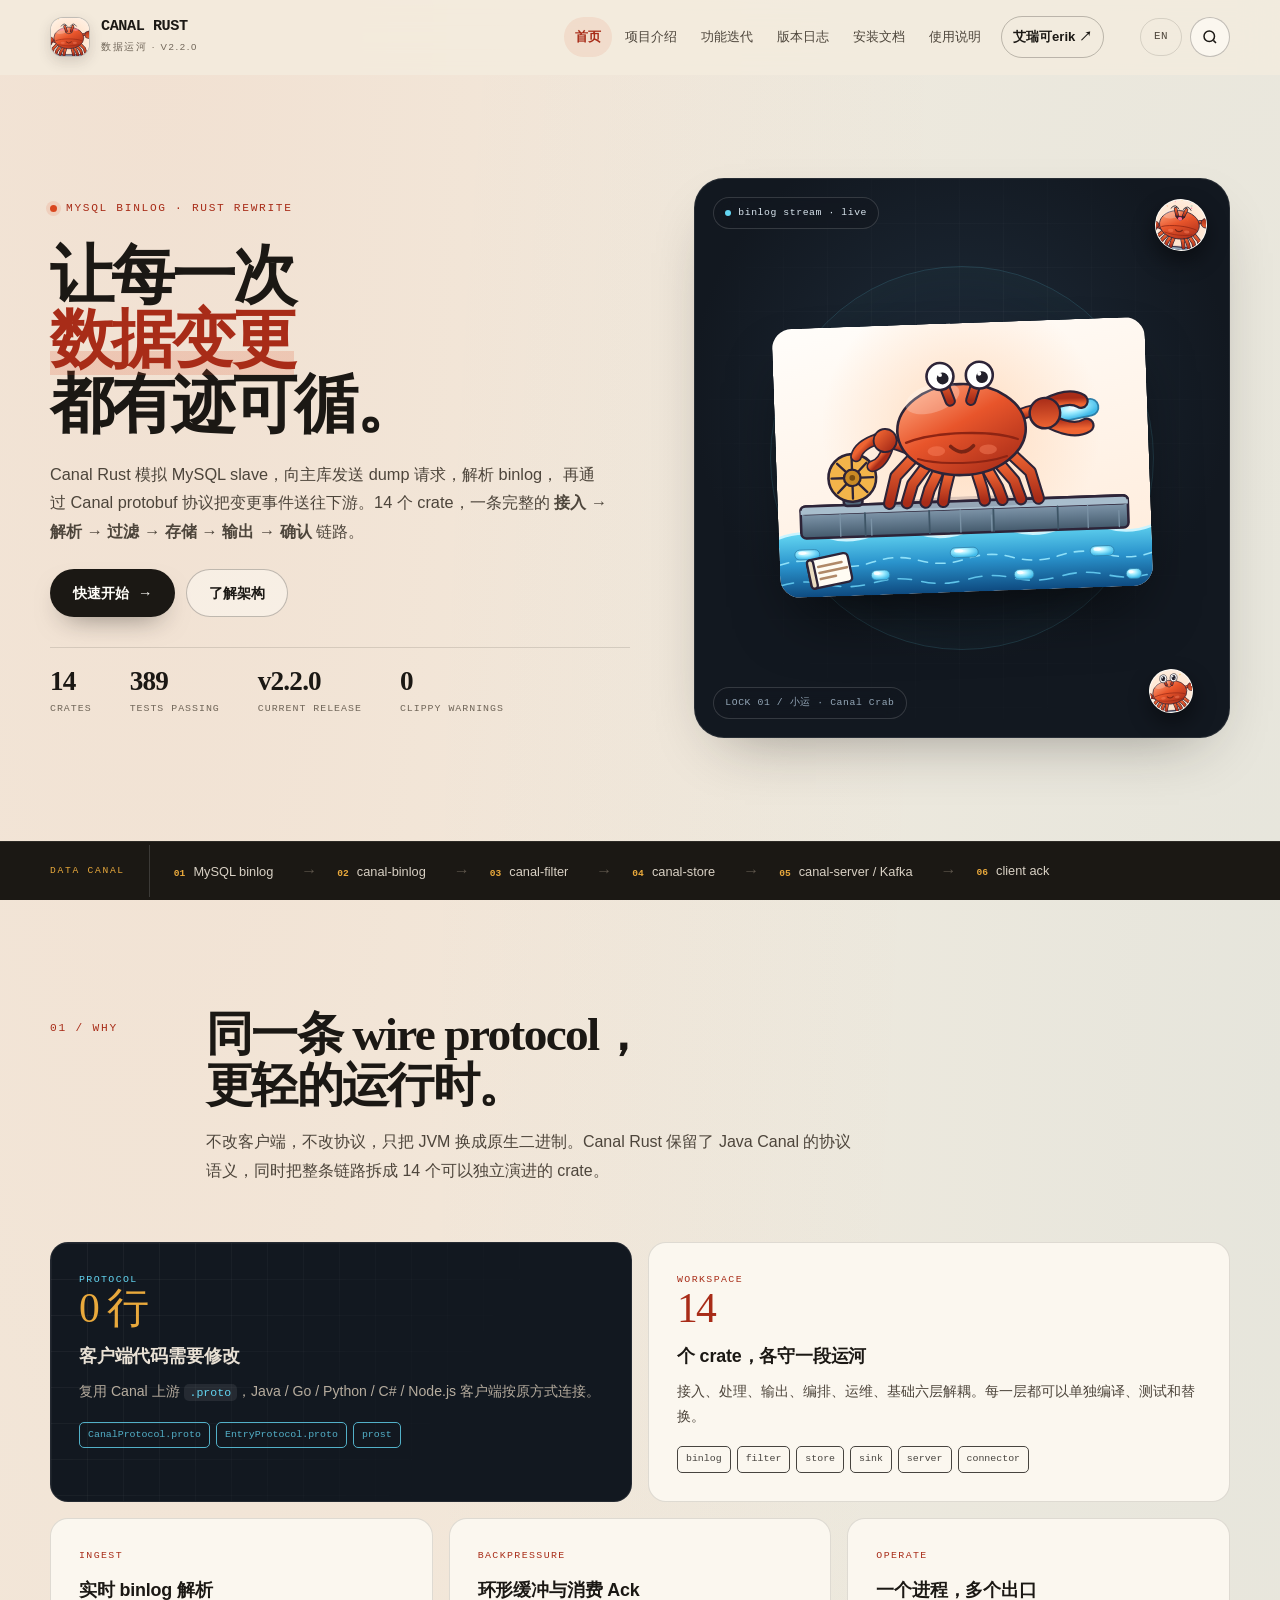
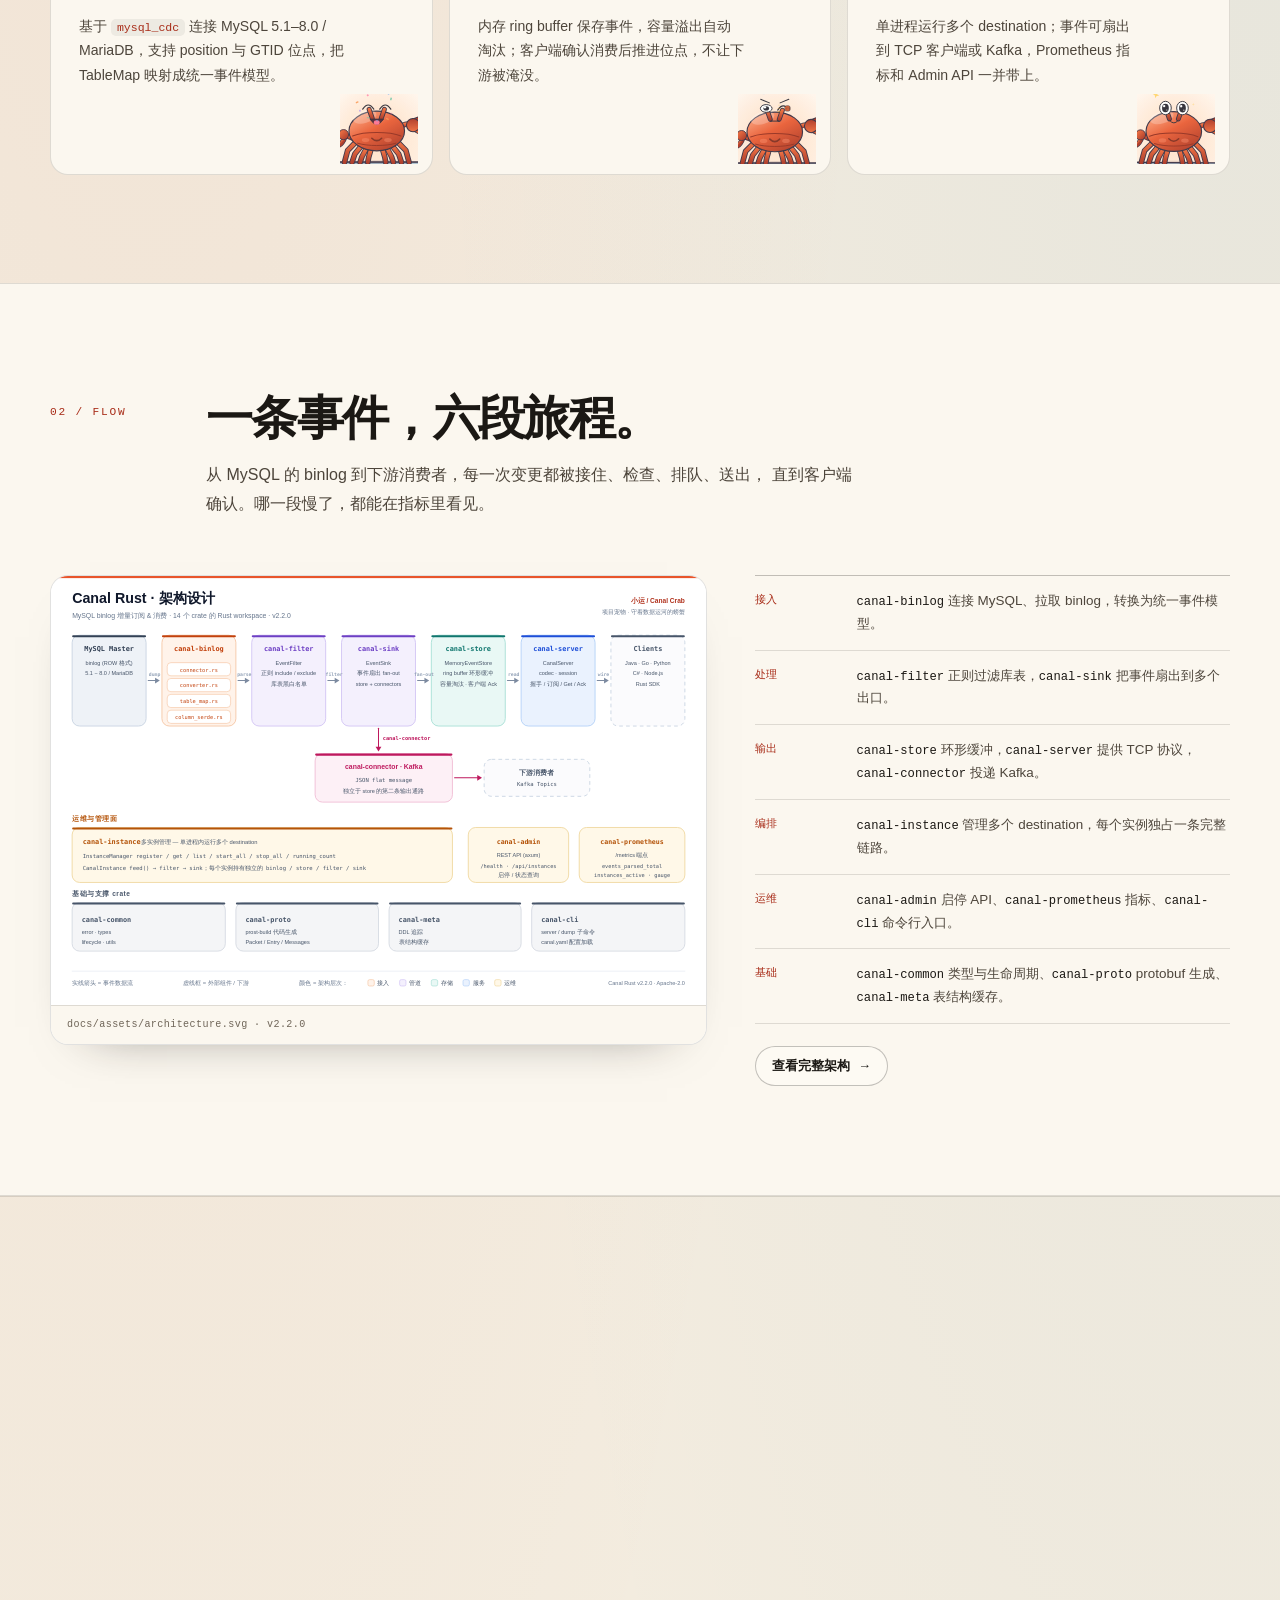
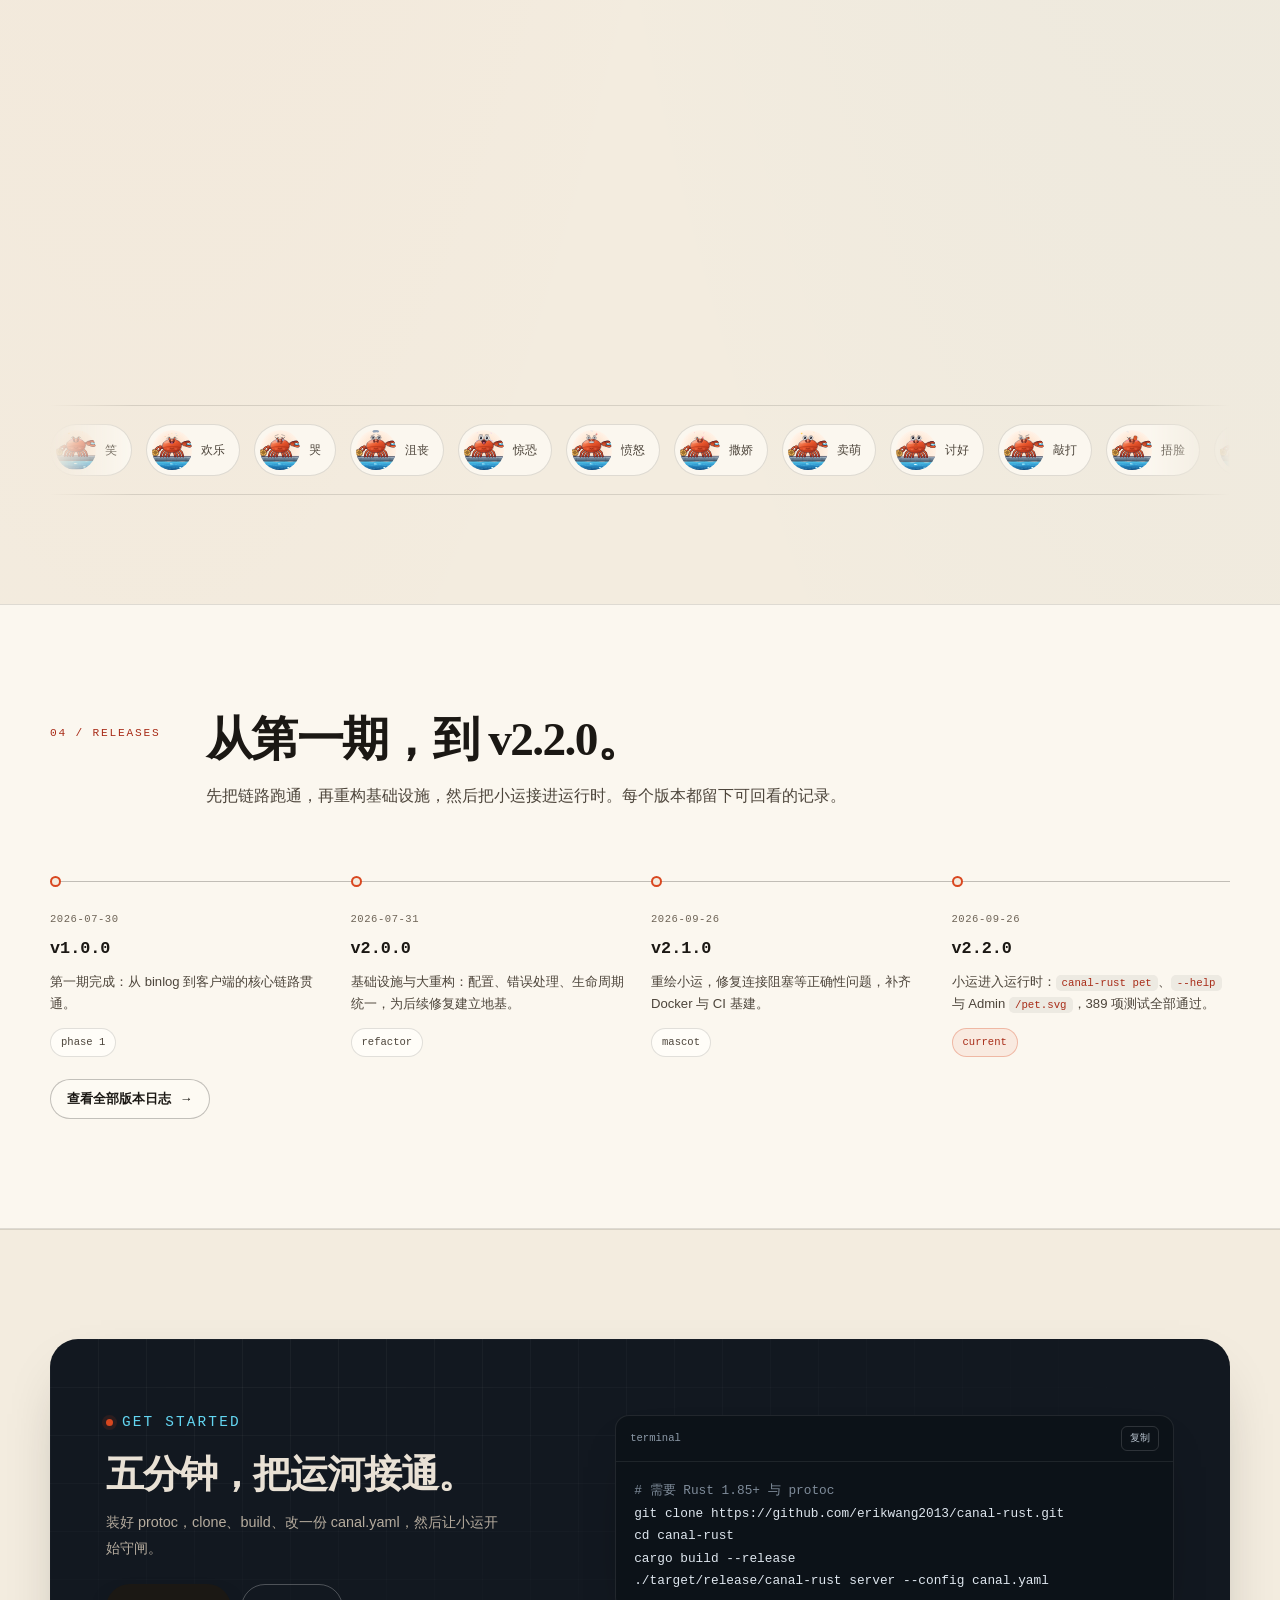
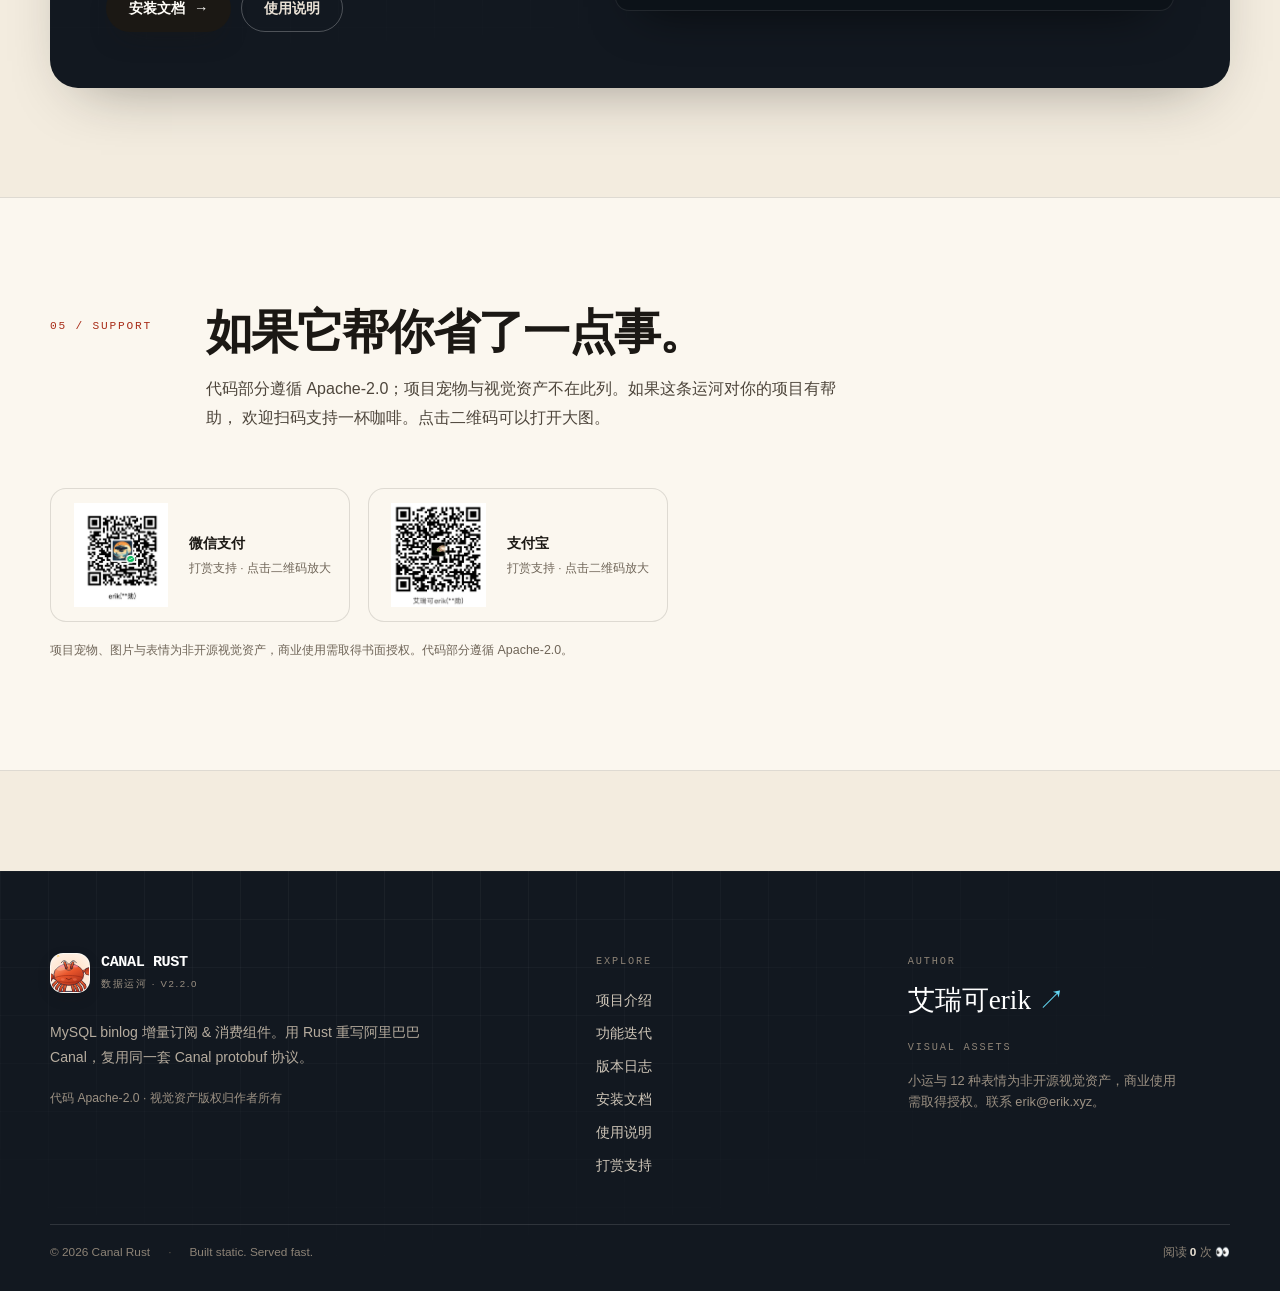
==== site/index.html @ bea49a5a "feat(site): 中英文官网、站内搜索、图片弹框与 SEO 新增 site/ 静态站点，覆盖首页、项目介绍、功能迭代、版本日志、安装文档、使用说明与 404。  - 中英文页面与独立图片资源，提" ====
<!DOCTYPE html>
<html lang="zh-CN">
<head>
  <meta charset="utf-8">
  <meta name="viewport" content="width=device-width, initial-scale=1">
  <title>Canal Rust · MySQL binlog 增量订阅与消费</title>
  <meta name="description" content="Canal Rust：用 Rust 重写阿里巴巴 Canal。模拟 MySQL slave 解析 binlog，通过 Canal protobuf 协议把变更事件送往下游。14 个 crate，389 项测试。">
  <meta name="theme-color" content="#f3ecdf">
  <meta name="author" content="艾瑞可erik">
  <meta name="robots" content="index,follow,max-image-preview:large">
  <meta name="application-name" content="Canal Rust">
  <link rel="canonical" href="https://package.erik.xyz/canal/">
  <link rel="alternate" hreflang="zh-CN" href="https://package.erik.xyz/canal/">
  <link rel="alternate" hreflang="en" href="https://package.erik.xyz/canal/index.en.html">
  <link rel="alternate" hreflang="x-default" href="https://package.erik.xyz/canal/">
  <meta property="og:locale:alternate" content="en_US">
  <meta property="og:type" content="website">
  <meta property="og:site_name" content="Canal Rust">
  <meta property="og:locale" content="zh_CN">
  <meta property="og:title" content="Canal Rust · MySQL binlog 增量订阅与消费">
  <meta property="og:description" content="Canal Rust：用 Rust 重写阿里巴巴 Canal。模拟 MySQL slave 解析 binlog，通过 Canal protobuf 协议把变更事件送往下游。14 个 crate，389 项测试。">
  <meta property="og:url" content="https://package.erik.xyz/canal/">
  <meta property="og:image" content="https://package.erik.xyz/canal/assets/img/og-canal-rust.png">
  <meta property="og:image:type" content="image/png">
  <meta property="og:image:width" content="1200">
  <meta property="og:image:height" content="630">
  <meta property="og:image:alt" content="Canal Rust — 小运守在数据运河的闸口">
  <meta name="twitter:card" content="summary_large_image">
  <meta name="twitter:title" content="Canal Rust · MySQL binlog 增量订阅与消费">
  <meta name="twitter:description" content="Canal Rust：用 Rust 重写阿里巴巴 Canal。模拟 MySQL slave 解析 binlog，通过 Canal protobuf 协议把变更事件送往下游。14 个 crate，389 项测试。">
  <meta name="twitter:image" content="https://package.erik.xyz/canal/assets/img/og-canal-rust.png">
  <script>
    (function () {
      document.documentElement.classList.add('js');
      if (location.pathname === '/canal') location.replace('/canal/');
    })();
  </script>
  <link rel="icon" href="assets/img/pet-top.svg" type="image/svg+xml">
  <link rel="stylesheet" href="assets/css/core.css">
  <link rel="stylesheet" href="assets/css/pages.css">
  <link rel="stylesheet" href="assets/css/home.css">
  <link rel="stylesheet" href="assets/css/lightbox.css">
  <link rel="stylesheet" href="assets/css/search.css">
  <noscript><style>.js .reveal{opacity:1;transform:none}</style></noscript>
  <script defer src="assets/js/site.js"></script>
  <script defer src="assets/js/search.js"></script>
  <script type="application/ld+json">
{
  "@context": "https://schema.org",
  "@graph": [
    {
      "@type": "WebSite",
      "@id": "https://package.erik.xyz/canal/#website",
      "url": "https://package.erik.xyz/canal/",
      "name": "Canal Rust",
      "description": "Canal Rust：用 Rust 重写阿里巴巴 Canal。模拟 MySQL slave 解析 binlog，通过 Canal protobuf 协议把变更事件送往下游。14 个 crate，389 项测试。",
      "inLanguage": "zh-CN",
      "publisher": {
        "@type": "Person",
        "name": "艾瑞可erik",
        "url": "https://erik.xyz"
      }
    },
    {
      "@type": "SoftwareSourceCode",
      "@id": "https://package.erik.xyz/canal/#software",
      "name": "Canal Rust",
      "description": "Canal Rust：用 Rust 重写阿里巴巴 Canal。模拟 MySQL slave 解析 binlog，通过 Canal protobuf 协议把变更事件送往下游。14 个 crate，389 项测试。",
      "url": "https://package.erik.xyz/canal/",
      "codeRepository": "https://github.com/erikwang2013/canal-rust",
      "programmingLanguage": "Rust",
      "license": "https://www.apache.org/licenses/LICENSE-2.0",
      "version": "2.2.0",
      "author": {
        "@type": "Person",
        "name": "艾瑞可erik",
        "url": "https://erik.xyz"
      },
      "isPartOf": {
        "@id": "https://package.erik.xyz/canal/#website"
      }
    },
    {
      "@type": "WebPage",
      "@id": "https://package.erik.xyz/canal/#webpage",
      "url": "https://package.erik.xyz/canal/",
      "name": "Canal Rust · MySQL binlog 增量订阅与消费",
      "description": "Canal Rust：用 Rust 重写阿里巴巴 Canal。模拟 MySQL slave 解析 binlog，通过 Canal protobuf 协议把变更事件送往下游。14 个 crate，389 项测试。",
      "inLanguage": "zh-CN",
      "isPartOf": {
        "@id": "https://package.erik.xyz/canal/#website"
      },
      "about": {
        "@id": "https://package.erik.xyz/canal/#software"
      },
      "primaryImageOfPage": {
        "@type": "ImageObject",
        "url": "https://package.erik.xyz/canal/assets/img/og-canal-rust.png",
        "width": 1200,
        "height": 630
      }
    }
  ]
}
  </script>
</head>
<body>
  <a class="skip-link" href="#main">跳到主要内容</a>

  <header class="site-header">
    <div class="header-inner">
      <a class="brand" href="index.html" aria-label="Canal Rust 首页">
        <span class="brand-mark"><img src="assets/img/pet-top.svg" alt="" width="40" height="40"></span>
        <span><span class="brand-name">CANAL RUST</span><span class="brand-sub">数据运河 · v2.2.0</span></span>
      </a>
      <nav class="site-nav" id="site-nav" aria-label="主导航">
        <a href="index.html" aria-current="page">首页</a>
        <a href="about.html">项目介绍</a>
        <a href="features.html">功能迭代</a>
        <a href="changelog.html">版本日志</a>
        <a href="install.html">安装文档</a>
        <a href="usage.html">使用说明</a>
        <a class="nav-author" href="https://erik.xyz" target="_blank" rel="noopener">艾瑞可erik <span aria-hidden="true">↗</span></a>
      </nav>
      <div class="header-tools">
        <a class="lang-switch" href="index.en.html" hreflang="en" lang="en" aria-label="切换到英文">EN</a>
        <button class="search-toggle" type="button" aria-label="搜索" aria-haspopup="dialog"><svg viewBox="0 0 24 24" width="18" height="18" fill="none" stroke="currentColor" stroke-width="2" aria-hidden="true"><circle cx="11" cy="11" r="7"/><path d="m20 20-3.5-3.5"/></svg></button>
        <button class="nav-toggle" type="button" aria-expanded="false" aria-controls="site-nav" aria-label="打开导航菜单">
          <span></span><span></span><span></span>
        </button>
      </div>
    </div>
  </header>

  <main id="main">
    <div class="hero-screen">
    <section class="hero">
      <div class="container hero-inner">
        <div class="hero-copy">
          <p class="eyebrow">MySQL binlog · Rust rewrite</p>
          <h1>让每一次<br><span class="mark">数据变更</span><br>都有迹可循。</h1>
          <p class="hero-lede">
            Canal Rust 模拟 MySQL slave，向主库发送 dump 请求，解析 binlog，
            再通过 Canal protobuf 协议把变更事件送往下游。14 个 crate，一条完整的
            <strong>接入 → 解析 → 过滤 → 存储 → 输出 → 确认</strong> 链路。
          </p>
          <div class="hero-actions">
            <a class="btn btn-primary" href="install.html">快速开始 <span class="arrow" aria-hidden="true">→</span></a>
            <a class="btn btn-ghost" href="about.html">了解架构</a>
          </div>
          <div class="hero-facts">
            <div><b>14</b><span>crates</span></div>
            <div><b>389</b><span>tests passing</span></div>
            <div><b>v2.2.0</b><span>current release</span></div>
            <div><b>0</b><span>clippy warnings</span></div>
          </div>
        </div>

        <div class="hero-visual">
          <div id="canal-canvas" aria-hidden="true"></div>
          <div class="pet-stage">
            <img class="pet-main" src="assets/img/canal-pet.svg"
                 alt="小运，Canal Rust 项目宠物：一只锈红色的螃蟹守在数据运河的闸墙上，左钳拧着闸门水轮，右钳托着一枚发光的数据事件"
                 width="720" height="520" fetchpriority="high">
          </div>
          <span class="hero-badge hero-badge--top"><span class="live-dot"></span> binlog stream · live</span>
          <span class="hero-badge hero-badge--bottom">LOCK 01 / 小运 · Canal Crab</span>
          <span class="hero-pet-chip hero-pet-chip--a"><img src="assets/img/pet-joy-top.svg" alt="" width="52" height="52"></span>
          <span class="hero-pet-chip hero-pet-chip--b"><img src="assets/img/pet-cute-top.svg" alt="" width="44" height="44"></span>
        </div>
      </div>
    </section>

    <div class="flow-strip" role="region" aria-label="数据链路">
      <div class="flow-inner">
        <span class="flow-label">DATA CANAL</span>
        <div class="flow-step"><b>01</b><span>MySQL binlog</span></div>
        <div class="flow-step"><b>02</b><span>canal-binlog</span></div>
        <div class="flow-step"><b>03</b><span>canal-filter</span></div>
        <div class="flow-step"><b>04</b><span>canal-store</span></div>
        <div class="flow-step"><b>05</b><span>canal-server / Kafka</span></div>
        <div class="flow-step"><b>06</b><span>client ack</span></div>
      </div>
    </div>
    </div>

    <section class="section">
      <div class="container">
        <div class="section-head reveal">
          <p class="section-index">01 / WHY</p>
          <div>
            <h2 class="section-title">同一条 wire protocol，<br>更轻的运行时。</h2>
            <p class="section-lede">
              不改客户端，不改协议，只把 JVM 换成原生二进制。Canal Rust 保留了 Java Canal
              的协议语义，同时把整条链路拆成 14 个可以独立演进的 crate。
            </p>
          </div>
        </div>

        <div class="bento">
          <article class="bento-card bento-card--wide bento-card--dark reveal">
            <p class="card-kicker">Protocol</p>
            <p class="big-num">0 行</p>
            <h3>客户端代码需要修改</h3>
            <p>复用 Canal 上游 <code>.proto</code>，Java / Go / Python / C# / Node.js 客户端按原方式连接。</p>
            <div class="mini-flow">
              <span>CanalProtocol.proto</span><span>EntryProtocol.proto</span><span>prost</span>
            </div>
          </article>

          <article class="bento-card bento-card--wide reveal">
            <p class="card-kicker">Workspace</p>
            <p class="big-num">14</p>
            <h3>个 crate，各守一段运河</h3>
            <p>接入、处理、输出、编排、运维、基础六层解耦。每一层都可以单独编译、测试和替换。</p>
            <div class="mini-flow">
              <span>binlog</span><span>filter</span><span>store</span><span>sink</span><span>server</span><span>connector</span>
            </div>
          </article>

          <article class="bento-card reveal has-stamp">
            <p class="card-kicker">Ingest</p>
            <h3>实时 binlog 解析</h3>
            <p>基于 <code>mysql_cdc</code> 连接 MySQL 5.1–8.0 / MariaDB，支持 position 与 GTID 位点，把 TableMap 映射成统一事件模型。</p>
            <img class="stamp" src="assets/img/pet-joy-top.svg" alt="" width="78" height="70" loading="lazy">
          </article>

          <article class="bento-card reveal has-stamp">
            <p class="card-kicker">Backpressure</p>
            <h3>环形缓冲与消费 Ack</h3>
            <p>内存 ring buffer 保存事件，容量溢出自动淘汰；客户端确认消费后推进位点，不让下游被淹没。</p>
            <img class="stamp" src="assets/img/pet-knocking-top.svg" alt="" width="78" height="70" loading="lazy">
          </article>

          <article class="bento-card reveal has-stamp">
            <p class="card-kicker">Operate</p>
            <h3>一个进程，多个出口</h3>
            <p>单进程运行多个 destination；事件可扇出到 TCP 客户端或 Kafka，Prometheus 指标和 Admin API 一并带上。</p>
            <img class="stamp" src="assets/img/pet-cute-top.svg" alt="" width="78" height="70" loading="lazy">
          </article>
        </div>
      </div>
    </section>

    <section class="section band">
      <div class="container">
        <div class="section-head reveal">
          <p class="section-index">02 / FLOW</p>
          <div>
            <h2 class="section-title">一条事件，六段旅程。</h2>
            <p class="section-lede">
              从 MySQL 的 binlog 到下游消费者，每一次变更都被接住、检查、排队、送出，
              直到客户端确认。哪一段慢了，都能在指标里看见。
            </p>
          </div>
        </div>

        <div class="arch-grid">
          <figure class="figure-card reveal">
            <img src="assets/img/architecture.svg" alt="Canal Rust 架构设计图：MySQL Master、canal-binlog、canal-filter、canal-sink、canal-store、canal-server 与 Kafka 的完整数据流"
                 width="1240" height="812" loading="lazy" decoding="async">
            <figcaption>docs/assets/architecture.svg · v2.2.0</figcaption>
          </figure>

          <div class="reveal">
            <dl class="layer-list">
              <div class="layer-item">
                <dt>接入</dt>
                <dd><code>canal-binlog</code> 连接 MySQL、拉取 binlog，转换为统一事件模型。</dd>
              </div>
              <div class="layer-item">
                <dt>处理</dt>
                <dd><code>canal-filter</code> 正则过滤库表，<code>canal-sink</code> 把事件扇出到多个出口。</dd>
              </div>
              <div class="layer-item">
                <dt>输出</dt>
                <dd><code>canal-store</code> 环形缓冲，<code>canal-server</code> 提供 TCP 协议，<code>canal-connector</code> 投递 Kafka。</dd>
              </div>
              <div class="layer-item">
                <dt>编排</dt>
                <dd><code>canal-instance</code> 管理多个 destination，每个实例独占一条完整链路。</dd>
              </div>
              <div class="layer-item">
                <dt>运维</dt>
                <dd><code>canal-admin</code> 启停 API、<code>canal-prometheus</code> 指标、<code>canal-cli</code> 命令行入口。</dd>
              </div>
              <div class="layer-item">
                <dt>基础</dt>
                <dd><code>canal-common</code> 类型与生命周期、<code>canal-proto</code> protobuf 生成、<code>canal-meta</code> 表结构缓存。</dd>
              </div>
            </dl>
            <a class="btn btn-ghost btn-small arch-cta" href="about.html">查看完整架构 <span class="arrow" aria-hidden="true">→</span></a>
          </div>
        </div>
      </div>
    </section>

    <section class="section">
      <div class="container">
        <div class="section-head reveal">
          <p class="section-index">03 / MASCOT</p>
          <div>
            <h2 class="section-title">守闸的小运，<br>也有十二张脸。</h2>
            <p class="section-lede">
              项目宠物不是一个贴纸，而是这条链路的角色化解释：流量要有人控制，
              事件要有人送达。小运站在闸墙上，顺便把 Rust、ring buffer 和 fan-out 都演了一遍。
            </p>
          </div>
        </div>

        <div class="mascot-grid">
          <figure class="mascot-figure reveal">
            <img src="assets/img/canal-pet.svg" alt="小运站在数据运河的闸墙上，左钳拧着闸门水轮，右钳托着发光的事件，闸下漂着数据包"
                 width="720" height="520" loading="lazy" decoding="async">
            <figcaption>小运 · Canal Crab / 项目宠物</figcaption>
          </figure>

          <div class="mascot-copy reveal">
            <p>
              <strong>小运</strong>是这条数据运河的闸官。锈红色外壳对应 Rust；左钳拧着闸门水轮，
              决定放多少数据过去；右钳托着一枚发光的事件，把变更送往下游。上游还漂着一卷
              binlog 日志，闸下的水里是已经放行的数据包。
            </p>
            <div class="map-list">
              <div class="map-row"><span>锈红色外壳</span><span>Rust</span></div>
              <div class="map-row"><span>闸门水轮</span><span>canal-store · ring buffer</span></div>
              <div class="map-row"><span>右钳托着的事件</span><span>canal-sink · fan-out</span></div>
              <div class="map-row"><span>闸下漂着的包</span><span>canal-server / canal-connector</span></div>
              <div class="map-row"><span>上游的 binlog 卷轴</span><span>canal-binlog</span></div>
            </div>
            <a class="btn btn-ghost btn-small mascot-link" href="about.html#mascot">认识小运和它的 12 张脸 <span class="arrow" aria-hidden="true">→</span></a>
          </div>
        </div>

        <div class="pet-marquee reveal" aria-hidden="true">
          <div class="pet-track">
            <span class="pet-item"><img src="assets/img/pet-smile.svg" alt="" width="40" height="40" loading="lazy"><span>笑</span></span>
            <span class="pet-item"><img src="assets/img/pet-joy.svg" alt="" width="40" height="40" loading="lazy"><span>欢乐</span></span>
            <span class="pet-item"><img src="assets/img/pet-cry.svg" alt="" width="40" height="40" loading="lazy"><span>哭</span></span>
            <span class="pet-item"><img src="assets/img/pet-depressed.svg" alt="" width="40" height="40" loading="lazy"><span>沮丧</span></span>
            <span class="pet-item"><img src="assets/img/pet-terrified.svg" alt="" width="40" height="40" loading="lazy"><span>惊恐</span></span>
            <span class="pet-item"><img src="assets/img/pet-angry.svg" alt="" width="40" height="40" loading="lazy"><span>愤怒</span></span>
            <span class="pet-item"><img src="assets/img/pet-coquettish.svg" alt="" width="40" height="40" loading="lazy"><span>撒娇</span></span>
            <span class="pet-item"><img src="assets/img/pet-cute.svg" alt="" width="40" height="40" loading="lazy"><span>卖萌</span></span>
            <span class="pet-item"><img src="assets/img/pet-pleasing.svg" alt="" width="40" height="40" loading="lazy"><span>讨好</span></span>
            <span class="pet-item"><img src="assets/img/pet-knocking.svg" alt="" width="40" height="40" loading="lazy"><span>敲打</span></span>
            <span class="pet-item"><img src="assets/img/pet-facepalm.svg" alt="" width="40" height="40" loading="lazy"><span>捂脸</span></span>
            <span class="pet-item"><img src="assets/img/pet-tongue.svg" alt="" width="40" height="40" loading="lazy"><span>吐舌头</span></span>
          </div>
        </div>
      </div>
    </section>

    <section class="section band">
      <div class="container">
        <div class="section-head reveal">
          <p class="section-index">04 / RELEASES</p>
          <div>
            <h2 class="section-title">从第一期，到 v2.2.0。</h2>
            <p class="section-lede">
              先把链路跑通，再重构基础设施，然后把小运接进运行时。每个版本都留下可回看的记录。
            </p>
          </div>
        </div>

        <div class="milestones">
          <article class="milestone reveal">
            <time datetime="2026-07-30">2026-07-30</time>
            <h3>v1.0.0</h3>
            <p>第一期完成：从 binlog 到客户端的核心链路贯通。</p>
            <span class="tag">phase 1</span>
          </article>
          <article class="milestone reveal">
            <time datetime="2026-07-31">2026-07-31</time>
            <h3>v2.0.0</h3>
            <p>基础设施与大重构：配置、错误处理、生命周期统一，为后续修复建立地基。</p>
            <span class="tag">refactor</span>
          </article>
          <article class="milestone reveal">
            <time datetime="2026-09-26">2026-09-26</time>
            <h3>v2.1.0</h3>
            <p>重绘小运，修复连接阻塞等正确性问题，补齐 Docker 与 CI 基建。</p>
            <span class="tag">mascot</span>
          </article>
          <article class="milestone reveal">
            <time datetime="2026-09-26">2026-09-26</time>
            <h3>v2.2.0</h3>
            <p>小运进入运行时：<code>canal-rust pet</code>、<code>--help</code> 与 Admin <code>/pet.svg</code>，389 项测试全部通过。</p>
            <span class="tag tag-rust">current</span>
          </article>
        </div>
        <a class="btn btn-ghost btn-small arch-cta" href="changelog.html">查看全部版本日志 <span class="arrow" aria-hidden="true">→</span></a>
      </div>
    </section>

    <section class="section">
      <div class="container">
        <div class="start-band reveal">
          <div>
            <p class="eyebrow">GET STARTED</p>
            <h2>五分钟，<span class="nowrap">把运河接通。</span></h2>
            <p>装好 protoc，clone、build、改一份 canal.yaml，然后让小运开始守闸。</p>
            <div class="start-actions">
              <a class="btn btn-primary" href="install.html">安装文档 <span class="arrow" aria-hidden="true">→</span></a>
              <a class="btn btn-ghost" href="usage.html">使用说明</a>
            </div>
          </div>
          <div class="code-block">
            <div class="code-head"><span>terminal</span><button class="code-copy" type="button">复制</button></div>
            <pre><code><span class="c"># 需要 Rust 1.85+ 与 protoc</span>
git clone https://github.com/erikwang2013/canal-rust.git
cd canal-rust
cargo build --release
./target/release/canal-rust server --config canal.yaml</code></pre>
          </div>
        </div>
      </div>
    </section>

    <section class="section band" id="support">
      <div class="container">
        <div class="section-head reveal">
          <p class="section-index">05 / SUPPORT</p>
          <div>
            <h2 class="section-title">如果它帮你省了一点事。</h2>
            <p class="section-lede">
              代码部分遵循 Apache-2.0；项目宠物与视觉资产不在此列。如果这条运河对你的项目有帮助，
              欢迎扫码支持一杯咖啡。点击二维码可以打开大图。
            </p>
          </div>
        </div>

        <div class="support-row reveal">
          <div class="support-card">
            <img src="assets/img/weixinpay.png" alt="微信支付收款码" width="104" height="104" loading="lazy" decoding="async">
            <div><b>微信支付</b><span>打赏支持 · 点击二维码放大</span></div>
          </div>
          <div class="support-card">
            <img src="assets/img/alipay.png" alt="支付宝收款码" width="104" height="104" loading="lazy" decoding="async">
            <div><b>支付宝</b><span>打赏支持 · 点击二维码放大</span></div>
          </div>
        </div>

        <p class="gallery-note">
          项目宠物、图片与表情为非开源视觉资产，商业使用需取得书面授权。代码部分遵循 Apache-2.0。
        </p>
      </div>
    </section>
  </main>

  <footer class="site-footer">
    <div class="container">
      <div class="footer-grid">
        <div class="footer-intro">
          <a class="brand brand--footer" href="index.html" aria-label="Canal Rust 首页">
            <span class="brand-mark"><img src="assets/img/pet-top.svg" alt="" width="40" height="40"></span>
            <span><span class="brand-name">CANAL RUST</span><span class="brand-sub">数据运河 · v2.2.0</span></span>
          </a>
          <p>MySQL binlog 增量订阅 &amp; 消费组件。用 Rust 重写阿里巴巴 Canal，复用同一套 Canal protobuf 协议。</p>
          <p class="footer-license">代码 Apache-2.0 · 视觉资产版权归作者所有</p>
        </div>
        <nav class="footer-nav" aria-label="页脚导航">
          <p class="footer-kicker">EXPLORE</p>
          <a href="about.html">项目介绍</a>
          <a href="features.html">功能迭代</a>
          <a href="changelog.html">版本日志</a>
          <a href="install.html">安装文档</a>
          <a href="usage.html">使用说明</a>
          <a href="index.html#support">打赏支持</a>
        </nav>
        <div class="footer-meta">
          <p class="footer-kicker">AUTHOR</p>
          <a class="footer-author" href="https://erik.xyz" target="_blank" rel="noopener">艾瑞可erik <span aria-hidden="true">↗</span></a>
          <p class="footer-kicker">VISUAL ASSETS</p>
          <p>小运与 12 种表情为非开源视觉资产，商业使用需取得授权。联系 erik@erik.xyz。</p>
        </div>
      </div>
      <div class="footer-bottom">
        <span>© 2026 Canal Rust</span><span class="footer-dot" aria-hidden="true">·</span><span>Built static. Served fast.</span>
        <div class="footer-info" id="busuanzi"><script async src="//busuanzi.ibruce.info/busuanzi/2.3/busuanzi.pure.mini.js"></script> <span id="busuanzi_container_page_pv"><span data-i18n="post.readA">阅读</span> <b id="busuanzi_value_page_pv">0</b> <span data-i18n="post.readB">次 👀</span></span></div>
      </div>
    </div>
  </footer>

  <button class="backtop" id="backtop" type="button" aria-label="返回顶部">
    <img src="assets/img/pet-top.svg" alt="" width="64" height="64" loading="lazy">
  </button>

  <script type="module" src="assets/js/three-canal.js"></script>
</body>
</html>
---- site/assets/css/core.css ----
/* Canal Rust — shared shell, type, navigation, footer, utilities */

:root {
  --paper: #f3ecdf;
  --paper-2: #fbf7ef;
  --paper-3: #fffdf8;
  --ink: #1b1814;
  --ink-soft: #4d453b;
  --muted: #6f6558;
  --rust: #d9471f;
  --rust-deep: #a82c18;
  --water: #146a96;
  --water-light: #63d6f2;
  --gold: #e9a93c;
  --night: #121820;
  --night-2: #1a2330;
  --line: rgba(27, 24, 20, .13);
  --line-strong: rgba(27, 24, 20, .26);
  --sans: "Inter", "SF Pro Text", -apple-system, BlinkMacSystemFont, "Segoe UI",
    "PingFang SC", "Hiragino Sans GB", "Microsoft YaHei", "Noto Sans CJK SC", sans-serif;
  --serif: "Iowan Old Style", "Palatino Linotype", "Songti SC", "Noto Serif CJK SC",
    "Source Han Serif SC", "SimSun", serif;
  --mono: "SFMono-Regular", "Cascadia Code", "JetBrains Mono", "Noto Sans Mono CJK SC",
    Consolas, ui-monospace, monospace;
  --max: 1180px;
  --radius: 18px;
  --shadow: 0 24px 60px -30px rgba(27, 24, 20, .45);
}

*, *::before, *::after { box-sizing: border-box; }

html { scroll-behavior: smooth; color-scheme: light; }

body {
  margin: 0;
  font-family: var(--sans);
  font-size: 16px;
  line-height: 1.65;
  color: var(--ink);
  background-color: var(--paper);
  background-image:
    radial-gradient(ellipse at 12% -4%, rgba(217, 71, 31, .07), transparent 50%),
    radial-gradient(ellipse at 100% 18%, rgba(22, 118, 168, .06), transparent 48%);
  -webkit-font-smoothing: antialiased;
  text-rendering: optimizeLegibility;
}

body.nav-open { overflow: hidden; }

img, svg { display: block; max-width: 100%; }
a { color: inherit; text-decoration: none; }
button, input { font: inherit; }
h1, h2, h3, h4, p, ul, ol, dl, dd, figure { margin: 0; }
ul, ol { padding: 0; list-style: none; }

::selection { background: var(--rust); color: #fff; }
:focus-visible { outline: 2px solid var(--water); outline-offset: 3px; }

.container { width: min(var(--max), calc(100% - 48px)); margin-inline: auto; }

.skip-link {
  position: fixed; left: 16px; top: -64px; z-index: 200;
  padding: 10px 16px; border-radius: 0 0 10px 10px;
  background: var(--ink); color: var(--paper-3);
  transition: top .2s ease;
}
.skip-link:focus { top: 0; }

.sr-only {
  position: absolute; width: 1px; height: 1px; padding: 0; margin: -1px;
  overflow: hidden; clip: rect(0 0 0 0); white-space: nowrap; border: 0;
}

.mono { font-family: var(--mono); font-variant-numeric: tabular-nums; }
.muted { color: var(--muted); }
.accent { color: var(--rust-deep); }
.nowrap { white-space: nowrap; }

/* ---------- Header ---------- */

.site-header {
  position: sticky; top: 0; z-index: 100;
  background: rgba(243, 236, 223, .82);
  -webkit-backdrop-filter: blur(18px) saturate(1.15);
  backdrop-filter: blur(18px) saturate(1.15);
  border-bottom: 1px solid transparent;
  transition: background .25s ease, border-color .25s ease;
}
.site-header.is-scrolled {
  background: rgba(243, 236, 223, .95);
  border-bottom-color: var(--line);
}

.header-inner {
  width: min(var(--max), calc(100% - 48px));
  margin-inline: auto;
  min-height: 74px;
  display: flex; align-items: center; gap: 30px;
}

.brand { display: inline-flex; align-items: center; gap: 11px; flex: 0 0 auto; }
.brand-mark {
  width: 40px; height: 40px; border-radius: 13px; overflow: hidden;
  border: 1px solid var(--line-strong); background: var(--paper-2);
  box-shadow: 0 5px 14px rgba(27, 24, 20, .14);
}
.brand-mark img { width: 100%; height: 100%; object-fit: cover; }
.brand-name {
  display: block; font-family: var(--mono); font-weight: 700;
  font-size: .95rem; line-height: 1; letter-spacing: -.03em;
}
.brand-sub {
  display: block; margin-top: 5px; color: var(--muted);
  font-size: .6rem; letter-spacing: .17em; text-transform: uppercase;
}

.site-nav { margin-left: auto; display: flex; align-items: center; gap: 2px; }
.site-nav a {
  padding: 9px 11px; border-radius: 999px;
  color: var(--ink-soft); font-size: .82rem; white-space: nowrap;
  transition: color .18s ease, background .18s ease;
}
.site-nav a:hover { color: var(--ink); background: rgba(27, 24, 20, .055); }
.site-nav a[aria-current="page"] {
  color: var(--rust-deep); background: rgba(217, 71, 31, .09); font-weight: 650;
}
.site-nav .nav-author {
  margin-left: 7px; border: 1px solid var(--line-strong);
  color: var(--ink); font-weight: 600;
}
.site-nav .nav-author:hover { border-color: var(--ink); background: transparent; }

.nav-toggle {
  display: none; width: 42px; height: 42px; margin-left: auto;
  border: 1px solid var(--line-strong); border-radius: 50%;
  background: var(--paper-2); cursor: pointer;
  align-items: center; justify-content: center; flex-direction: column; gap: 5px;
}

.header-tools { display: flex; align-items: center; gap: 8px; margin-left: 6px; flex: 0 0 auto; }
.header-tools .nav-toggle { margin-left: 0; }
.search-toggle {
  width: 40px; height: 40px; padding: 0; flex: 0 0 auto;
  display: inline-flex; align-items: center; justify-content: center;
  border: 1px solid var(--line-strong); border-radius: 50%;
  background: var(--paper-2); color: var(--ink); cursor: pointer;
  transition: border-color .18s ease, background .18s ease, transform .18s ease;
}
.search-toggle:hover { border-color: var(--ink); background: var(--paper-3); transform: translateY(-1px); }
.lang-switch {
  display: inline-flex; align-items: center; justify-content: center;
  min-width: 42px; height: 38px; padding: 0 10px;
  border: 1px solid var(--line); border-radius: 999px;
  color: var(--ink-soft); font-family: var(--mono); font-size: .68rem;
  letter-spacing: .04em; white-space: nowrap;
  transition: color .18s ease, border-color .18s ease, background .18s ease;
}
.lang-switch:hover { color: var(--ink); border-color: var(--ink); background: var(--paper-3); }
.nav-toggle span {
  width: 16px; height: 1.5px; background: var(--ink); border-radius: 2px;
  transition: transform .22s ease, opacity .22s ease;
}
body.nav-open .nav-toggle span:nth-child(1) { transform: translateY(6.5px) rotate(45deg); }
body.nav-open .nav-toggle span:nth-child(2) { opacity: 0; }
body.nav-open .nav-toggle span:nth-child(3) { transform: translateY(-6.5px) rotate(-45deg); }

/* ---------- Type & sections ---------- */

.eyebrow {
  display: inline-flex; align-items: center; gap: 9px;
  font-family: var(--mono); font-size: .7rem; letter-spacing: .15em;
  text-transform: uppercase; color: var(--rust-deep);
}
.eyebrow::before {
  content: ""; width: 7px; height: 7px; border-radius: 50%;
  background: var(--rust); box-shadow: 0 0 0 4px rgba(217, 71, 31, .12);
}

.section { padding: clamp(64px, 8.5vw, 116px) 0; }
.section + .section { border-top: 1px solid var(--line); }
.band { background: var(--paper-2); border-block: 1px solid var(--line); }
section[id] { scroll-margin-top: 96px; }

.section-head {
  display: grid; grid-template-columns: 120px minmax(0, 1fr);
  gap: 36px; margin-bottom: clamp(32px, 5vw, 56px);
}
.section-index {
  padding-top: 10px; font-family: var(--mono); font-size: .7rem;
  letter-spacing: .16em; text-transform: uppercase; color: var(--rust-deep);
}
.section-title {
  max-width: 820px; font-family: var(--serif); font-weight: 700;
  font-size: clamp(2rem, 3.7vw, 3.35rem); line-height: 1.08;
  letter-spacing: -.035em; text-wrap: balance;
}
.section-lede {
  max-width: 650px; margin-top: 17px;
  color: var(--ink-soft); font-size: 1rem; line-height: 1.8;
}

.page-hero {
  position: relative; overflow: hidden;
  padding: clamp(48px, 6vw, 88px) 0 clamp(28px, 4vw, 52px);
}
.page-hero .eyebrow { margin-bottom: 24px; }
.page-hero h1 {
  max-width: 980px; font-family: var(--serif); font-weight: 700;
  font-size: clamp(2.8rem, 6.2vw, 5.3rem); line-height: 1.02;
  letter-spacing: -.04em; text-wrap: balance;
}
.page-hero + .section { padding-top: clamp(36px, 5vw, 64px); }
.page-hero .lede {
  max-width: 720px; margin-top: 24px;
  color: var(--ink-soft); font-size: clamp(1rem, 1.5vw, 1.15rem);
  line-height: 1.85;
}
.page-hero-meta {
  display: flex; flex-wrap: wrap; gap: 8px 10px; margin-top: 28px;
}
.page-hero-meta span {
  padding: 6px 11px; border: 1px solid var(--line);
  border-radius: 999px; background: rgba(255, 253, 248, .5);
  font-family: var(--mono); font-size: .68rem; color: var(--ink-soft);
}

/* ---------- Buttons & chips ---------- */

.btn {
  display: inline-flex; align-items: center; justify-content: center; gap: 9px;
  min-height: 48px; padding: 0 22px; border-radius: 999px;
  border: 1px solid transparent; cursor: pointer;
  font-size: .9rem; font-weight: 650; line-height: 1;
  transition: background .2s ease, color .2s ease, border-color .2s ease,
    transform .2s ease, box-shadow .2s ease;
}
.btn:hover { transform: translateY(-2px); }
.btn .arrow { transition: transform .2s ease; }
.btn:hover .arrow { transform: translateX(3px); }
.btn-primary {
  background: var(--ink); color: var(--paper-3);
  box-shadow: 0 12px 28px -14px rgba(27, 24, 20, .6);
}
.btn-primary:hover { background: var(--rust-deep); }
.btn-ghost {
  border-color: var(--line-strong); background: rgba(255, 253, 248, .45);
  color: var(--ink);
}
.btn-ghost:hover { border-color: var(--ink); background: var(--paper-3); }
.btn-small { min-height: 40px; padding: 0 16px; font-size: .8rem; }

.tag {
  display: inline-flex; align-items: center; gap: 6px;
  padding: 5px 10px; border-radius: 999px;
  border: 1px solid var(--line); background: var(--paper-3);
  font-family: var(--mono); font-size: .66rem; color: var(--ink-soft);
}
.tag-rust { border-color: rgba(217, 71, 31, .3); color: var(--rust-deep); background: rgba(217, 71, 31, .07); }
.tag-water { border-color: rgba(22, 118, 168, .3); color: var(--water); background: rgba(22, 118, 168, .07); }

/* ---------- Code, tables, callouts ---------- */

.code-block {
  overflow: hidden; border-radius: 14px; border: 1px solid rgba(255, 255, 255, .09);
  background: #141b24; color: #dfe7ef;
  box-shadow: 0 24px 50px -28px rgba(0, 0, 0, .7);
}
.code-head {
  display: flex; align-items: center; justify-content: space-between; gap: 12px;
  padding: 10px 14px; border-bottom: 1px solid rgba(255, 255, 255, .08);
  font-family: var(--mono); font-size: .66rem; color: #8d9aa8;
}
.code-copy {
  padding: 3px 8px; border: 1px solid rgba(255, 255, 255, .14);
  border-radius: 6px; background: transparent; color: #b7c2cd;
  font-family: var(--mono); font-size: .64rem; cursor: pointer;
  transition: color .18s ease, border-color .18s ease;
}
.code-copy:hover { color: #fff; border-color: rgba(255, 255, 255, .4); }
.code-block pre {
  margin: 0; padding: 18px; overflow-x: auto;
  font-family: var(--mono); font-size: .8rem; line-height: 1.75;
  tab-size: 2;
}
.code-block code { font-family: inherit; }
.code-block .c { color: #7f8c9a; }
.code-block .p { color: var(--water-light); }
.code-block .s { color: #f0b27a; }

.table-wrap {
  overflow-x: auto; border: 1px solid var(--line); border-radius: 16px;
  background: var(--paper-2);
}
table { width: 100%; border-collapse: collapse; font-size: .87rem; }
th {
  padding: 13px 18px; text-align: left; white-space: nowrap;
  border-bottom: 1px solid var(--line); background: rgba(27, 24, 20, .035);
  font-family: var(--mono); font-size: .66rem; letter-spacing: .1em;
  text-transform: uppercase; color: var(--muted); font-weight: 600;
}
td { padding: 14px 18px; border-top: 1px solid var(--line); vertical-align: top; }
tbody tr:first-child td { border-top: 0; }
td code, p code, li code {
  padding: 2px 6px; border-radius: 5px; background: rgba(27, 24, 20, .06);
  font-family: var(--mono); font-size: .82em; color: var(--rust-deep);
}

.callout {
  position: relative; padding: 18px 22px 18px 24px;
  border-left: 3px solid var(--rust); border-radius: 0 14px 14px 0;
  background: rgba(217, 71, 31, .065); color: var(--ink-soft);
  font-size: .9rem; line-height: 1.75;
}
.callout strong { color: var(--ink); }
.callout.info { border-left-color: var(--water); background: rgba(22, 118, 168, .06); }
.callout.warn { border-left-color: var(--gold); background: rgba(233, 169, 60, .11); }
.callout .pet-note {
  position: absolute; right: 10px; bottom: -14px; width: 70px; height: auto;
  opacity: .95; pointer-events: none;
}

/* ---------- Footer ---------- */

.site-footer {
  position: relative; overflow: hidden; margin-top: clamp(60px, 8vw, 100px);
  background: var(--night); color: #e8e0d3;
}
.site-footer::before {
  content: ""; position: absolute; inset: 0; pointer-events: none;
  background-image:
    linear-gradient(rgba(255, 255, 255, .045) 1px, transparent 1px),
    linear-gradient(90deg, rgba(255, 255, 255, .045) 1px, transparent 1px);
  background-size: 48px 48px;
  -webkit-mask-image: radial-gradient(ellipse at 30% 0%, #000, transparent 72%);
  mask-image: radial-gradient(ellipse at 30% 0%, #000, transparent 72%);
}
.site-footer .container { position: relative; z-index: 1; }
.footer-grid {
  display: grid; grid-template-columns: 1.7fr .9fr 1.1fr;
  gap: 48px; padding: clamp(48px, 7vw, 82px) 0 42px;
}
.brand--footer .brand-mark { border-color: rgba(255, 255, 255, .22); }
.brand--footer .brand-name { color: #fff; }
.brand--footer .brand-sub { color: #9c9183; }
.footer-intro p {
  max-width: 420px; margin-top: 18px;
  color: #b6ac9e; font-size: .88rem; line-height: 1.8;
}
.footer-license { margin-top: 14px; color: #9c9183 !important; font-size: .76rem !important; }
.footer-kicker {
  margin-bottom: 14px; font-family: var(--mono); font-size: .64rem;
  letter-spacing: .18em; text-transform: uppercase; color: #8d8376;
}
.footer-nav a {
  display: block; padding: 5px 0; color: #cfc6b8; font-size: .87rem;
  transition: color .18s ease;
}
.footer-nav a:hover { color: #fff; }
.footer-author {
  display: inline-block; margin-bottom: 22px;
  font-family: var(--serif); font-size: 1.7rem; line-height: 1.2; color: #fff;
}
.footer-author span { color: var(--water-light); }
.footer-meta p:not(.footer-kicker) { max-width: 280px; color: #9c9183; font-size: .8rem; line-height: 1.7; }
.footer-bottom {
  display: flex; flex-wrap: wrap; align-items: center; gap: 10px 18px;
  padding: 18px 0 28px; border-top: 1px solid rgba(255, 255, 255, .12);
  color: #8d8376; font-size: .74rem;
}
.footer-info { margin-left: auto; }
.footer-info b { color: #e8e0d3; font-weight: 600; }
.footer-dot { color: #5d554b; }

/* ---------- Back to top ---------- */

.backtop {
  --scroll: 0;
  position: fixed; right: clamp(14px, 2.4vw, 28px); bottom: clamp(14px, 2.4vw, 28px);
  z-index: 90; width: 64px; height: 64px; padding: 0;
  border: 0; border-radius: 50%; background: transparent; cursor: pointer;
  opacity: 0; visibility: hidden; transform: translateY(14px) scale(.9);
  transition: opacity .25s ease, transform .25s ease, visibility .25s ease;
}
.backtop.is-visible { opacity: 1; visibility: visible; transform: none; }
.backtop::before {
  content: ""; position: absolute; inset: 0; border-radius: 50%;
  background: conic-gradient(var(--rust) calc(var(--scroll) * 1%), rgba(27, 24, 20, .16) 0);
  -webkit-mask: radial-gradient(farthest-side, transparent calc(100% - 5px), #000 calc(100% - 4px));
  mask: radial-gradient(farthest-side, transparent calc(100% - 5px), #000 calc(100% - 4px));
}
.backtop img {
  width: 100%; height: 100%; border-radius: 50%; object-fit: cover;
  border: 4px solid var(--paper-2); background: var(--paper-2);
  box-shadow: 0 12px 32px -10px rgba(27, 24, 20, .5);
  transition: transform .2s ease;
}
.backtop:hover img { transform: scale(1.06) rotate(-3deg); }

/* ---------- Motion ---------- */

.js .reveal { opacity: 0; transform: translateY(18px); }
.js .reveal.is-visible {
  opacity: 1; transform: none;
  transition: opacity .65s ease, transform .65s cubic-bezier(.2, .7, .2, 1);
}

@media (prefers-reduced-motion: reduce) {
  html { scroll-behavior: auto; }
  *, *::before, *::after { animation-duration: .01ms !important; animation-iteration-count: 1 !important; }
  .js .reveal { opacity: 1; transform: none; }
  .btn:hover, .backtop:hover img { transform: none; }
}

/* ---------- Responsive shell ---------- */

@media (max-width: 1020px) {
  .site-nav a { padding-inline: 9px; font-size: .78rem; }
  .footer-grid { grid-template-columns: 1.4fr 1fr; }
  .footer-meta { grid-column: 1 / -1; display: grid; grid-template-columns: 1fr 1fr; gap: 0 32px; }
}

@media (max-width: 900px) {
  .nav-toggle { display: inline-flex; }
  .header-tools { margin-left: auto; gap: 6px; }
  .site-nav {
    position: fixed; left: 0; right: 0; top: 74px;
    display: flex; flex-direction: column; align-items: stretch; gap: 0;
    max-height: calc(100vh - 74px); overflow-y: auto;
    padding: 14px 24px 26px;
    background: var(--paper-2); border-bottom: 1px solid var(--line);
    box-shadow: 0 30px 50px -24px rgba(27, 24, 20, .35);
    opacity: 0; visibility: hidden; pointer-events: none;
    transform: translateY(-8px);
    transition: opacity .2s ease, transform .2s ease, visibility .2s ease;
  }
  body.nav-open .site-nav {
    opacity: 1; visibility: visible; pointer-events: auto; transform: none;
  }
  .site-nav a {
    padding: 15px 6px; border-radius: 0; border-bottom: 1px solid var(--line);
    font-size: 1rem;
  }
  .site-nav .nav-author {
    margin: 14px 0 0; padding: 13px; text-align: center; border-radius: 999px;
  }
  .section-head { grid-template-columns: 1fr; gap: 10px; }
  .section-index { padding-top: 0; }
}

@media (max-width: 640px) {
  .container, .header-inner { width: calc(100% - 36px); }
  .header-inner { min-height: 68px; gap: 14px; }
  .brand-mark { width: 36px; height: 36px; }
  .brand-sub { display: none; }
  .header-tools { gap: 5px; }
  .search-toggle { width: 38px; height: 38px; }
  .lang-switch { min-width: 36px; height: 34px; padding: 0 8px; font-size: .6rem; }
  .site-nav { top: 68px; max-height: calc(100vh - 68px); padding-inline: 18px; }
  .footer-grid { grid-template-columns: 1fr; gap: 34px; padding-top: 46px; }
  .footer-meta { grid-column: auto; display: block; }
  .footer-author { font-size: 1.45rem; }
  .footer-bottom { gap: 8px 14px; }
  .footer-info { margin-left: 0; width: 100%; }
  .backtop { width: 58px; height: 58px; }
  .page-hero h1 { letter-spacing: -.03em; }
}

/* No-JS fallback: keep the mobile navigation reachable. */
html:not(.js) .nav-toggle { display: none; }
@media (max-width: 900px) {
  html:not(.js) .site-nav {
    position: static; display: flex; flex-direction: column; align-items: stretch;
    max-height: none; overflow: visible; padding: 4px 0 12px;
    background: transparent; border-bottom: 0; box-shadow: none;
    opacity: 1; visibility: visible; pointer-events: auto; transform: none;
  }
}
@media (max-width: 900px) {
  html:not(.js) .header-inner { flex-wrap: wrap; }
  html:not(.js) .site-nav { flex-basis: 100%; margin-left: 0; }
}
html:not(.js) .code-copy, html:not(.js) .search-toggle { display: none; }
---- site/assets/css/pages.css ----
/* Canal Rust — page components */

/* ---------- Home hero ---------- */

.hero { position: relative; overflow: hidden; }
.hero-inner {
  display: grid; grid-template-columns: 1.04fr .96fr;
  gap: clamp(32px, 5vw, 64px); align-items: center;
  padding: clamp(42px, 6vw, 76px) 0 clamp(48px, 6vw, 78px);
}
.hero-copy .eyebrow { margin-bottom: 26px; }
.hero h1 {
  font-family: var(--serif); font-weight: 700;
  font-size: clamp(3rem, 5.7vw, 5.35rem); line-height: 1.01;
  letter-spacing: -.045em;
}
.hero h1 .mark {
  position: relative; color: var(--rust-deep);
  background: linear-gradient(transparent 66%, rgba(217, 71, 31, .18) 0);
}
.hero-lede {
  max-width: 560px; margin-top: 26px;
  color: var(--ink-soft); font-size: clamp(1rem, 1.35vw, 1.1rem);
  line-height: 1.85;
}
.hero-actions { display: flex; flex-wrap: wrap; gap: 11px; margin-top: 30px; }
.hero-facts {
  display: flex; flex-wrap: wrap; gap: 0 38px;
  margin-top: 38px; padding-top: 20px; border-top: 1px solid var(--line);
}
.hero-facts div { padding: 4px 0; }
.hero-facts b {
  display: block; font-family: var(--serif); font-size: 1.7rem;
  line-height: 1; letter-spacing: -.03em;
}
.hero-facts span {
  display: block; margin-top: 6px; color: var(--muted);
  font-family: var(--mono); font-size: .62rem; letter-spacing: .1em;
  text-transform: uppercase;
}

.hero-visual {
  position: relative; isolation: isolate; overflow: hidden;
  min-height: clamp(430px, 47vw, 570px);
  border-radius: 30px; border: 1px solid rgba(255, 255, 255, .09);
  background: radial-gradient(circle at 50% 38%, #1e2b39 0%, #121820 62%);
  box-shadow: var(--shadow);
}
.hero-visual::before {
  content: ""; position: absolute; inset: 0; z-index: 0; pointer-events: none;
  background-image:
    linear-gradient(rgba(255, 255, 255, .045) 1px, transparent 1px),
    linear-gradient(90deg, rgba(255, 255, 255, .045) 1px, transparent 1px);
  background-size: 44px 44px;
  -webkit-mask-image: radial-gradient(ellipse at 50% 44%, #000, transparent 78%);
  mask-image: radial-gradient(ellipse at 50% 44%, #000, transparent 78%);
}
#canal-canvas {
  position: absolute; inset: 0; z-index: 1;
  width: 100%; height: 100%; display: block;
}
.pet-stage {
  position: absolute; inset: 0; z-index: 2;
  display: grid; place-items: center; padding: clamp(28px, 4vw, 50px);
}
.pet-stage::before {
  content: ""; position: absolute; width: 72%; aspect-ratio: 1;
  border-radius: 50%; border: 1px solid rgba(99, 214, 242, .16);
  box-shadow: inset 0 0 70px rgba(99, 214, 242, .06);
}
.pet-main {
  position: relative; width: min(88%, 450px); height: auto;
  border-radius: 20px; transform: rotate(-2deg);
  box-shadow: 0 32px 64px -22px rgba(0, 0, 0, .75);
  animation: pet-float 7s ease-in-out infinite;
}
.hero-badge {
  position: absolute; z-index: 4; display: inline-flex; align-items: center; gap: 7px;
  padding: 7px 11px; border-radius: 999px;
  border: 1px solid rgba(255, 255, 255, .15);
  background: rgba(18, 24, 32, .62); color: #dbe7f0;
  -webkit-backdrop-filter: blur(10px); backdrop-filter: blur(10px);
  font-family: var(--mono); font-size: .61rem; letter-spacing: .06em;
}
.hero-badge--top { top: 18px; left: 18px; }
.hero-badge--bottom { bottom: 18px; left: 18px; color: #94a7b7; }
.live-dot {
  width: 6px; height: 6px; border-radius: 50%; background: var(--water-light);
  box-shadow: 0 0 0 0 rgba(99, 214, 242, .5); animation: live-pulse 2.2s infinite;
}
.hero-pet-chip {
  position: absolute; z-index: 4; overflow: hidden;
  width: 52px; height: 52px; border-radius: 50%;
  border: 1px solid rgba(255, 255, 255, .25); background: var(--paper-2);
  box-shadow: 0 10px 22px rgba(0, 0, 0, .45);
}
.hero-pet-chip img { width: 100%; height: 100%; object-fit: cover; }
.hero-pet-chip--a { top: 20px; right: 22px; transform: rotate(6deg); }
.hero-pet-chip--b { right: 36px; bottom: 24px; width: 44px; height: 44px; transform: rotate(-7deg); }

/* Data canal strip */
.flow-strip { background: var(--ink); color: var(--paper); border-top: 1px solid rgba(255, 255, 255, .08); }
.flow-inner {
  display: flex; align-items: center; width: min(var(--max), calc(100% - 48px));
  margin-inline: auto; overflow-x: auto; scrollbar-width: none;
}
.flow-inner::-webkit-scrollbar { display: none; }
.flow-label {
  flex: 0 0 auto; padding: 18px 24px 18px 0; margin-right: 24px;
  border-right: 1px solid rgba(255, 255, 255, .15);
  font-family: var(--mono); font-size: .6rem; letter-spacing: .18em; color: var(--gold);
}
.flow-step { flex: 0 0 auto; display: flex; align-items: baseline; gap: 8px; padding: 16px 0; }
.flow-step b { font-family: var(--mono); font-size: .6rem; color: var(--gold); }
.flow-step span { font-size: .8rem; color: #d8d0c4; white-space: nowrap; }
.flow-step:not(:last-child)::after { content: "→"; margin: 0 20px; color: #5d554b; }

/* ---------- Bento features ---------- */

.bento { display: grid; grid-template-columns: repeat(12, 1fr); gap: 16px; }
.bento-card {
  position: relative; grid-column: span 4; overflow: hidden;
  padding: 28px; border: 1px solid var(--line); border-radius: var(--radius);
  background: var(--paper-2);
  transition: transform .25s ease, border-color .25s ease, box-shadow .25s ease;
}
.bento-card:hover {
  transform: translateY(-4px); border-color: var(--line-strong);
  box-shadow: 0 26px 44px -34px rgba(27, 24, 20, .55);
}
.bento-card--wide { grid-column: span 6; }
.bento-card--full { grid-column: span 12; }
.bento-card--dark {
  color: #e9e1d5; border-color: rgba(255, 255, 255, .08);
  background: var(--night);
}
.bento-card--dark::before {
  content: ""; position: absolute; inset: 0; pointer-events: none;
  background-image:
    linear-gradient(rgba(255, 255, 255, .05) 1px, transparent 1px),
    linear-gradient(90deg, rgba(255, 255, 255, .05) 1px, transparent 1px);
  background-size: 36px 36px;
  -webkit-mask-image: linear-gradient(120deg, #000, transparent 75%);
  mask-image: linear-gradient(120deg, #000, transparent 75%);
}
.bento-card--dark > * { position: relative; z-index: 1; }
.bento-card h3 { margin: 12px 0 8px; font-size: 1.12rem; letter-spacing: -.01em; }
.bento-card p { color: var(--ink-soft); font-size: .88rem; line-height: 1.75; }
.bento-card--dark p { color: #b6ac9e; }
.bento-card--dark code { color: var(--water-light); background: rgba(255, 255, 255, .08); }
.bento-card .card-kicker {
  font-family: var(--mono); font-size: .62rem; letter-spacing: .14em;
  text-transform: uppercase; color: var(--rust-deep);
}
.bento-card--dark .card-kicker { color: var(--water-light); }
.bento-card .big-num {
  font-family: var(--serif); font-size: 2.6rem; line-height: 1;
  letter-spacing: -.04em; color: var(--rust-deep);
}
.bento-card--dark .big-num { color: var(--gold); }
.bento-card .stamp {
  position: absolute; right: 14px; bottom: 10px; width: 78px; height: auto;
  opacity: .9; pointer-events: none;
}
.bento-card.has-stamp { padding-bottom: 86px; }
.bento-card.has-stamp p { max-width: 82%; }
.mini-flow {
  display: flex; flex-wrap: wrap; gap: 6px; margin-top: 18px;
  font-family: var(--mono); font-size: .62rem;
}
.mini-flow span {
  padding: 4px 8px; border: 1px solid currentColor; border-radius: 5px; opacity: .8;
}
.bento-card--dark .mini-flow span { color: var(--water-light); }

/* ---------- Architecture / figures ---------- */

.figure-card {
  overflow: hidden; border: 1px solid var(--line); border-radius: var(--radius);
  background: #fff; box-shadow: 0 22px 50px -40px rgba(27, 24, 20, .6);
}
.figure-card img { width: 100%; height: auto; }
.figure-card figcaption {
  padding: 11px 16px; border-top: 1px solid var(--line);
  background: var(--paper-2); color: var(--muted);
  font-family: var(--mono); font-size: .63rem; letter-spacing: .04em;
}
.arch-grid {
  display: grid; grid-template-columns: 1.16fr .84fr;
  gap: clamp(28px, 4vw, 48px); align-items: start;
}
.layer-list { border-top: 1px solid var(--line-strong); }
.layer-item {
  display: grid; grid-template-columns: 86px 1fr; gap: 16px;
  padding: 14px 0; border-bottom: 1px solid var(--line);
}
.layer-item dt {
  font-family: var(--mono); font-size: .68rem; color: var(--rust-deep);
  letter-spacing: .04em; padding-top: 2px;
}
.layer-item dd { color: var(--ink-soft); font-size: .84rem; line-height: 1.7; }
.layer-item dd code { font-family: var(--mono); font-size: .76rem; color: var(--ink); }
.arch-cta { margin-top: 22px; }

/* ---------- Mascot ---------- */

.mascot-grid {
  display: grid; grid-template-columns: .92fr 1.08fr;
  gap: clamp(32px, 5vw, 64px); align-items: center;
}
.mascot-figure {
  overflow: hidden; border: 1px solid var(--line); border-radius: 24px;
  background: var(--paper-2); box-shadow: var(--shadow); transform: rotate(-1.2deg);
}
.mascot-figure img { width: 100%; height: auto; }
.mascot-figure figcaption {
  padding: 11px 16px; border-top: 1px solid var(--line);
  color: var(--muted); font-family: var(--mono); font-size: .63rem;
}
.mascot-copy p { color: var(--ink-soft); font-size: .95rem; line-height: 1.85; }
.map-list { margin-top: 22px; border-top: 1px solid var(--line-strong); }
.map-row {
  display: grid; grid-template-columns: 1fr 1fr; gap: 18px;
  padding: 10px 0; border-bottom: 1px solid var(--line); font-size: .84rem;
}
.map-row span:last-child { color: var(--muted); font-family: var(--mono); font-size: .72rem; }
.mascot-link { margin-top: 22px; }

.pet-marquee {
  margin-top: clamp(36px, 5vw, 56px); padding: 18px 0;
  overflow: hidden; border-block: 1px solid var(--line);
  -webkit-mask-image: linear-gradient(90deg, transparent, #000 7%, #000 93%, transparent);
  mask-image: linear-gradient(90deg, transparent, #000 7%, #000 93%, transparent);
}
.pet-track { display: flex; gap: 14px; width: max-content; }
.pet-track.is-running { animation: marquee 46s linear infinite; }
.pet-marquee:hover .pet-track { animation-play-state: paused; }
.pet-item {
  display: inline-flex; align-items: center; gap: 9px;
  padding: 5px 14px 5px 5px; border: 1px solid var(--line);
  border-radius: 999px; background: var(--paper-2);
}
.pet-item img { width: 40px; height: 40px; border-radius: 50%; object-fit: cover; }
.pet-item span { font-size: .74rem; color: var(--ink-soft); white-space: nowrap; }

/* ---------- Milestones ---------- */

.milestones {
  position: relative; display: grid; grid-template-columns: repeat(4, 1fr); gap: 22px;
}
.milestones::before {
  content: ""; position: absolute; top: 14px; left: 0; right: 0;
  height: 1px; background: var(--line-strong);
}
.milestone { position: relative; padding-top: 44px; }
.milestone::before {
  content: ""; position: absolute; top: 9px; left: 0; width: 11px; height: 11px;
  border: 2px solid var(--rust); border-radius: 50%; background: var(--paper);
}
.milestone time {
  display: block; color: var(--muted); font-family: var(--mono);
  font-size: .66rem; letter-spacing: .05em;
}
.milestone h3 { margin-top: 7px; font-family: var(--mono); font-size: 1.05rem; }
.milestone p { margin-top: 8px; color: var(--ink-soft); font-size: .82rem; line-height: 1.7; }
.milestone .tag { margin-top: 12px; }

/* ---------- Start band ---------- */

.start-band {
  position: relative; overflow: hidden;
  display: grid; grid-template-columns: .9fr 1.1fr;
  gap: clamp(28px, 5vw, 52px); align-items: center;
  padding: clamp(30px, 5vw, 56px);
  border-radius: 28px; background: var(--night); color: #e9e1d5;
  box-shadow: var(--shadow);
}
.start-band::before {
  content: ""; position: absolute; inset: 0; pointer-events: none;
  background-image:
    linear-gradient(rgba(255, 255, 255, .045) 1px, transparent 1px),
    linear-gradient(90deg, rgba(255, 255, 255, .045) 1px, transparent 1px);
  background-size: 48px 48px;
  -webkit-mask-image: radial-gradient(ellipse at 20% 10%, #000, transparent 70%);
  mask-image: radial-gradient(ellipse at 20% 10%, #000, transparent 70%);
}
.start-band > * { position: relative; z-index: 1; }
.start-band .eyebrow { color: var(--water-light); }
.start-band h2 {
  margin-top: 18px; font-family: var(--serif); font-weight: 700;
  font-size: clamp(1.8rem, 3vw, 2.7rem); line-height: 1.08; letter-spacing: -.03em;
  text-wrap: balance;
}
.start-band p { max-width: 400px; margin-top: 15px; color: #b6ac9e; font-size: .9rem; line-height: 1.8; }
.start-band .code-block { background: #0c1218; }
.start-band .start-actions { display: flex; flex-wrap: wrap; gap: 10px; margin-top: 22px; }
.start-band .btn-ghost { border-color: rgba(255, 255, 255, .25); color: #e9e1d5; background: transparent; }
.start-band .btn-ghost:hover { border-color: #fff; background: rgba(255, 255, 255, .07); }
.start-band .start-pet {
  width: min(100%, 360px); height: auto; margin-left: auto;
  border-radius: 18px; transform: rotate(1.5deg);
  box-shadow: 0 24px 46px -22px rgba(0, 0, 0, .7);
}

/* ---------- About / spec ---------- */

.spec-grid {
  display: grid; grid-template-columns: repeat(4, 1fr); gap: 1px;
  overflow: hidden; border: 1px solid var(--line); border-radius: 18px;
  background: var(--line);
}
.spec-cell { padding: 22px; background: var(--paper-2); }
.spec-cell dt {
  font-family: var(--mono); font-size: .62rem; letter-spacing: .12em;
  text-transform: uppercase; color: var(--muted);
}
.spec-cell dd {
  margin-top: 9px; font-family: var(--serif); font-size: clamp(1.7rem, 2.4vw, 2.25rem);
  line-height: 1; letter-spacing: -.03em;
}
.spec-cell small { display: block; margin-top: 7px; color: var(--muted); font-size: .7rem; }
.split { display: grid; grid-template-columns: 1fr 1fr; gap: clamp(28px, 5vw, 64px); }
.split .lead { font-family: var(--serif); font-size: clamp(1.25rem, 2vw, 1.6rem); line-height: 1.5; }
.split p { color: var(--ink-soft); font-size: .94rem; line-height: 1.85; }
.split p + p { margin-top: 14px; }
.spec-grid + .split { margin-top: 44px; }
.gallery-note { margin-top: 18px; color: var(--muted); font-size: .78rem; line-height: 1.7; }

.pet-gallery { display: grid; grid-template-columns: repeat(6, 1fr); gap: 14px; }
.pet-card {
  display: flex; flex-direction: column; align-items: center; gap: 7px;
  padding: 9px 8px 12px; border: 1px solid var(--line); border-radius: 16px;
  background: var(--paper-2); text-align: center;
  transition: transform .2s ease, border-color .2s ease;
}
.pet-card:hover { transform: translateY(-4px); border-color: var(--rust); }
.pet-card img { width: 100%; height: auto; border-radius: 10px; }
.pet-card b { font-size: .8rem; }
.pet-card code { font-family: var(--mono); font-size: .56rem; color: var(--muted); }

.support-row { display: flex; flex-wrap: wrap; gap: 18px; align-items: stretch; }
.support-card {
  display: flex; align-items: center; gap: 16px; padding: 14px 18px;
  border: 1px solid var(--line); border-radius: 16px; background: var(--paper-2);
}
.support-card img { width: 104px; height: 104px; object-fit: contain; }
.support-card b { display: block; font-size: .9rem; }
.support-card span { display: block; margin-top: 4px; color: var(--muted); font-size: .74rem; }

/* ---------- Features page ---------- */

.cap-groups { display: grid; gap: 16px; }
.cap-group {
  overflow: hidden; border: 1px solid var(--line);
  border-radius: 20px; background: var(--paper-2);
}
.cap-head {
  display: flex; align-items: baseline; justify-content: space-between; gap: 16px;
  padding: 18px 24px; border-bottom: 1px solid var(--line);
  background: rgba(27, 24, 20, .03);
}
.cap-head h3 { font-family: var(--serif); font-size: 1.4rem; letter-spacing: -.02em; }
.cap-head .num { font-family: var(--mono); font-size: .68rem; color: var(--muted); }
.cap-list { display: grid; grid-template-columns: repeat(3, 1fr); gap: 1px; background: var(--line); }
.cap-item { padding: 22px 24px; background: var(--paper-2); }
.cap-item h4 { font-family: var(--mono); font-size: .82rem; color: var(--rust-deep); }
.cap-item p { margin-top: 8px; color: var(--ink-soft); font-size: .82rem; line-height: 1.7; }
.cap-item small { display: block; margin-top: 10px; color: var(--muted); font-family: var(--mono); font-size: .62rem; }

.iteration { display: grid; grid-template-columns: 150px 1fr; gap: 26px; padding: 25px 0; border-top: 1px solid var(--line); }
.iteration:last-child { border-bottom: 1px solid var(--line); }
.iteration-date { color: var(--muted); font-family: var(--mono); font-size: .72rem; padding-top: 4px; }
.iteration h3 { font-size: 1.08rem; }
.iteration p { margin-top: 6px; color: var(--ink-soft); font-size: .86rem; line-height: 1.75; }
.iteration .tag { margin-top: 10px; }

/* ---------- Changelog ---------- */

.release-list { border-top: 1px solid var(--line-strong); }
.release-entry {
  display: grid; grid-template-columns: 168px minmax(0, 1fr);
  gap: 30px; padding: 30px 0; border-bottom: 1px solid var(--line);
}
.release-entry.is-current {
  margin: 18px 0; padding: 28px; border: 1px solid rgba(217, 71, 31, .25);
  border-radius: 18px; background: rgba(217, 71, 31, .045);
}
.release-side { display: flex; flex-direction: column; align-items: flex-start; gap: 7px; }
.release-version { font-family: var(--mono); font-size: 1rem; font-weight: 700; }
.release-entry.is-current .release-version { color: var(--rust-deep); font-size: 1.2rem; }
.release-date { color: var(--muted); font-family: var(--mono); font-size: .68rem; }
.release-pet { width: 46px; height: 46px; border-radius: 50%; border: 1px solid var(--line); object-fit: cover; }
.release-body h3 { font-family: var(--serif); font-size: 1.45rem; letter-spacing: -.02em; }
.release-body > p { margin-top: 7px; color: var(--ink-soft); font-size: .88rem; line-height: 1.75; }
.release-body ul { display: grid; gap: 6px; margin-top: 14px; }
.release-body li { position: relative; padding-left: 16px; color: var(--ink-soft); font-size: .86rem; line-height: 1.7; }
.release-body li::before {
  content: ""; position: absolute; left: 0; top: .68em;
  width: 5px; height: 5px; border-radius: 50%; background: var(--rust);
}
.release-group { margin-top: 20px; border-top: 1px solid var(--line-strong); }
.release-group summary {
  display: flex; align-items: center; justify-content: space-between; gap: 16px;
  padding: 20px 0; cursor: pointer; list-style: none;
}
.release-group summary::-webkit-details-marker { display: none; }
.release-group summary b { font-family: var(--mono); font-size: .88rem; }
.release-group summary span { color: var(--muted); font-family: var(--mono); font-size: .68rem; }
.release-group summary::after {
  content: "+"; margin-left: 4px; color: var(--rust-deep);
  font-family: var(--mono); font-size: 1rem;
}
.release-group[open] summary::after { content: "−"; }
.release-group .group-body { padding: 0 0 22px; }
.release-group .group-body ul { display: grid; gap: 6px; }
.release-group .group-body li { font-size: .82rem; }

/* ---------- Keyframes ---------- */

@keyframes pet-float {
  0%, 100% { transform: translateY(0) rotate(-2deg); }
  50% { transform: translateY(-10px) rotate(-1deg); }
}
@keyframes live-pulse {
  0% { box-shadow: 0 0 0 0 rgba(99, 214, 242, .5); }
  70% { box-shadow: 0 0 0 7px rgba(99, 214, 242, 0); }
  100% { box-shadow: 0 0 0 0 rgba(99, 214, 242, 0); }
}
@keyframes marquee { to { transform: translateX(-50%); } }

/* ---------- Responsive ---------- */

@media (max-width: 1040px) {
  .bento-card { grid-column: span 6; }
  .bento-card--full { grid-column: span 12; }
  .hero h1 { font-size: clamp(2.8rem, 5.2vw, 4.5rem); }
  .pet-gallery { grid-template-columns: repeat(4, 1fr); }
}

@media (max-width: 880px) {
  .hero-inner { grid-template-columns: 1fr; padding-top: 38px; }
  .hero-copy { order: 1; }
  .hero-visual { order: 2; min-height: 430px; }
  .hero-lede { max-width: 620px; }
  .arch-grid, .mascot-grid, .split, .start-band { grid-template-columns: 1fr; }
  .milestones { grid-template-columns: repeat(2, 1fr); gap: 28px 22px; }
  .milestones::before { display: none; }
  .bento-card { grid-column: span 6; }
  .bento-card--full { grid-column: span 12; }
  .cap-list { grid-template-columns: repeat(2, 1fr); }
  .release-entry { grid-template-columns: 130px minmax(0, 1fr); gap: 20px; }
  .pet-gallery { grid-template-columns: repeat(4, 1fr); }
}

@media (max-width: 680px) {
  .hero h1 { font-size: clamp(2.55rem, 10.5vw, 3.6rem); }
  .hero-visual { min-height: 380px; border-radius: 22px; }
  .hero-pet-chip--b { display: none; }
  .hero-facts {
    display: grid; grid-template-columns: repeat(2, minmax(0, 1fr));
    gap: 14px 26px;
  }
  .hero-facts b { font-size: 1.45rem; }
  .flow-label { display: none; }
  .flow-inner { padding-left: 0; }
  .bento-card, .bento-card--wide, .bento-card--full { grid-column: span 12; }
  .milestones { grid-template-columns: 1fr; gap: 0; }
  .milestone { padding: 0 0 30px 30px; }
  .milestone::before { top: 5px; left: 0; }
  .milestones::before {
    display: block; top: 4px; bottom: 34px; left: 5px; right: auto;
    width: 1px; height: auto;
  }
  .spec-grid { grid-template-columns: repeat(2, 1fr); }
  .pet-gallery { grid-template-columns: repeat(3, 1fr); }
  .cap-list { grid-template-columns: 1fr; }
  .iteration { grid-template-columns: 1fr; gap: 7px; }
  .release-entry, .release-entry.is-current { grid-template-columns: 1fr; gap: 12px; padding: 24px 20px; }
  .release-side { flex-direction: row; align-items: center; flex-wrap: wrap; }
  .release-pet { width: 38px; height: 38px; }
  .start-band { padding: 26px 20px; }
  .start-band .start-pet { margin: 0 auto; max-width: 300px; }
  .support-card { width: 100%; }
  .support-card img { width: 88px; height: 88px; }
}

@media (max-width: 480px) {
  .pet-gallery { grid-template-columns: repeat(2, 1fr); }
  .hero-actions .btn { width: 100%; }
  .hero-pet-chip--a { width: 44px; height: 44px; }
  .hero-badge { font-size: .55rem; }
  .hero-badge--bottom { display: none; }
  .map-row { grid-template-columns: 1fr; gap: 2px; }
}
---- site/assets/css/home.css ----
/* Canal Rust — homepage first screen */

.hero-screen {
  display: flex;
  flex-direction: column;
  min-height: calc(100vh - 75px);
  min-height: calc(100svh - 75px);
}
.hero-screen .hero {
  flex: 1 1 auto;
  display: flex;
  align-items: center;
}
.hero-screen .flow-strip { flex: 0 0 auto; }

/* Medium-height laptops: shave the hero just enough to keep one screen. */
@media (min-width: 881px) and (max-height: 920px) {
  .hero-inner { padding-top: 64px; padding-bottom: 64px; }
  .hero h1 { font-size: clamp(2.8rem, 5vw, 4.9rem); }
  .hero-lede { margin-top: 22px; font-size: 1.02rem; line-height: 1.75; }
  .hero-actions { margin-top: 24px; }
  .hero-facts { margin-top: 30px; padding-top: 16px; }
  .hero-visual { min-height: 560px; }
  .hero .pet-main { width: min(86%, 420px); }
}

/* Short laptop screens: keep the hero + flow strip in one viewport. */
@media (min-width: 881px) and (max-height: 830px) {
  .hero-inner { padding-top: 28px; padding-bottom: 30px; gap: 40px; }
  .hero h1 { font-size: clamp(2.8rem, 4.6vw, 4.4rem); }
  .hero-lede { margin-top: 18px; font-size: .98rem; line-height: 1.7; }
  .hero-actions { margin-top: 20px; }
  .hero-facts { margin-top: 24px; padding-top: 14px; }
  .hero-visual { min-height: 360px; }
  .hero .pet-main { width: min(80%, 380px); }
}

/* Stacked hero on tablets. */
@media (max-width: 880px) {
  .hero-inner { padding-top: 28px; padding-bottom: 30px; gap: 24px; }
  .hero h1 { font-size: clamp(2.5rem, 6.4vw, 3.6rem); }
  .hero-lede { margin-top: 18px; font-size: .96rem; line-height: 1.7; }
  .hero-actions { margin-top: 20px; }
  .hero-facts { margin-top: 24px; padding-top: 14px; }
  .hero-visual { min-height: 330px; }
  .hero .pet-main { width: min(84%, 340px); }
}

/* Short stacked layouts (tablet landscape / small windows). */
@media (min-width: 681px) and (max-width: 880px) and (max-height: 1040px) {
  .hero-inner { padding-top: 20px; padding-bottom: 22px; gap: 16px; }
  .hero h1 { font-size: clamp(2.4rem, 5.2vw, 3rem); }
  .hero-lede {
    margin-top: 14px; font-size: .92rem; line-height: 1.65;
    display: -webkit-box; -webkit-line-clamp: 2; -webkit-box-orient: vertical;
    overflow: hidden;
  }
  .hero-actions { margin-top: 16px; }
  .hero-facts {
    grid-template-columns: repeat(4, minmax(0, 1fr));
    gap: 6px; margin-top: 16px; padding-top: 10px;
  }
  .hero-facts b { font-size: 1.25rem; }
  .hero-facts span { font-size: .5rem; letter-spacing: .02em; }
  .hero-visual { min-height: 240px; }
  .pet-stage { padding: 14px; }
  .hero .pet-main { width: min(80%, 300px); }
}

/* Phones: compact copy, 4-up facts, shorter pet stage. */
@media (max-width: 680px) {
  .hero-inner { padding-top: 22px; padding-bottom: 24px; gap: 18px; }
  .hero-copy .eyebrow { margin-bottom: 14px; }
  .hero h1 { font-size: clamp(2.1rem, 9.5vw, 2.8rem); }
  .hero-lede {
    margin-top: 14px; font-size: .9rem; line-height: 1.65;
    display: -webkit-box; -webkit-line-clamp: 3; -webkit-box-orient: vertical;
    overflow: hidden;
  }
  .hero-actions { margin-top: 16px; gap: 8px; }
  .hero-actions .btn { flex: 1 1 0; min-height: 42px; padding: 0 10px; font-size: .8rem; }
  .hero-facts {
    grid-template-columns: repeat(4, minmax(0, 1fr));
    gap: 6px; margin-top: 18px; padding-top: 12px;
  }
  .hero-facts b { font-size: 1.2rem; }
  .hero-facts span { margin-top: 4px; font-size: .5rem; letter-spacing: .02em; }
  .hero-visual { min-height: 250px; border-radius: 20px; }
  .pet-stage { padding: 18px; }
  .hero .pet-main { width: min(82%, 300px); border-radius: 16px; }
  .hero-badge { padding: 5px 8px; font-size: .55rem; }
  .hero-badge--top { top: 12px; left: 12px; }
  .hero-pet-chip--a { width: 40px; height: 40px; top: 12px; right: 12px; }
  .flow-step { padding: 11px 0; }
  .flow-step span { font-size: .74rem; }
}

@media (max-width: 640px) {
  .hero-screen { min-height: calc(100vh - 69px); min-height: calc(100svh - 69px); }
}

@media (max-width: 480px) {
  .hero-actions .btn { width: auto; }
  .hero h1 { font-size: clamp(2rem, 9.2vw, 2.5rem); }
  .hero-visual { min-height: 240px; }
  .hero .pet-main { width: min(78%, 276px); }
  .hero-facts span { font-size: .46rem; }
}

/* Very short phones: prefer the pet stage over a saved scroll. */
@media (max-width: 680px) and (max-height: 740px) {
  .hero-inner { padding-top: 16px; padding-bottom: 18px; gap: 12px; }
  .hero-lede { -webkit-line-clamp: 2; }
  .hero-visual { min-height: 190px; }
  .hero .pet-main { width: min(68%, 230px); }
  .hero-facts { margin-top: 12px; padding-top: 8px; }
}

@media (max-width: 680px) and (max-height: 700px) {
  .hero-copy .eyebrow { display: none; }
  .hero-inner { padding-top: 14px; padding-bottom: 14px; }
  .hero-visual { min-height: 170px; }
  .pet-stage { padding: 8px; }
  .hero .pet-main { width: min(60%, 210px); }
}
---- site/assets/css/search.css ----
/* Canal Rust — site search */

body.search-open { overflow: hidden; }

.search-dialog {
  width: min(720px, 94vw);
  max-width: none;
  max-height: min(80vh, 720px);
  margin: auto;
  padding: 0;
  border: 0;
  border-radius: 20px;
  background: var(--paper-2);
  color: var(--ink);
  box-shadow: 0 40px 100px -40px rgba(0, 0, 0, .7);
  overflow: hidden;
}
.search-dialog::backdrop {
  background: rgba(8, 11, 16, .55);
  -webkit-backdrop-filter: blur(6px);
  backdrop-filter: blur(6px);
}
.search-shell { display: flex; flex-direction: column; max-height: min(80vh, 720px); }
.search-head {
  display: flex; align-items: center; gap: 10px;
  padding: 14px 16px; border-bottom: 1px solid var(--line);
}
.search-head > svg { flex: 0 0 auto; color: var(--muted); }
.search-input {
  flex: 1 1 auto; min-width: 0; padding: 2px 0;
  -webkit-appearance: none; appearance: none;
  border: 0; outline: 0; background: transparent;
  color: var(--ink); font-size: 1.05rem; line-height: 1.5;
}
.search-input::placeholder { color: var(--muted); }
.search-input::-webkit-search-cancel-button { -webkit-appearance: none; appearance: none; }
.search-close {
  width: 34px; height: 34px; padding: 0; flex: 0 0 auto;
  border: 0; border-radius: 50%; background: transparent;
  color: var(--muted); font-size: 1.35rem; line-height: 1; cursor: pointer;
}
.search-close:hover { background: rgba(27, 24, 20, .06); color: var(--ink); }
.search-status {
  padding: 10px 18px 2px; min-height: 1.7em;
  color: var(--muted); font-size: .78rem;
}
.search-results {
  flex: 1 1 auto; overflow-y: auto;
  margin: 0; padding: 6px 10px 10px; list-style: none;
}
.search-result {
  display: block; padding: 10px 10px; border-radius: 12px;
  border: 1px solid transparent;
}
.search-result:hover, .search-result.is-selected {
  border-color: var(--line); background: rgba(217, 71, 31, .06);
}
.search-result-head { display: flex; align-items: baseline; gap: 8px; flex-wrap: wrap; }
.search-result-title { color: var(--ink); font-size: .92rem; font-weight: 650; line-height: 1.45; }
.search-result-lang {
  padding: 1px 6px; border: 1px solid var(--line); border-radius: 999px;
  color: var(--muted); font-family: var(--mono); font-size: .54rem;
  letter-spacing: .04em; white-space: nowrap;
}
.search-result-snippet {
  display: block; margin-top: 4px;
  color: var(--ink-soft); font-size: .78rem; line-height: 1.65;
  overflow-wrap: anywhere;
}
.search-result-snippet mark {
  padding: 0 2px; border-radius: 3px;
  background: rgba(217, 71, 31, .17); color: inherit;
}
.search-empty {
  padding: 28px 18px; color: var(--muted);
  font-size: .9rem; text-align: center;
}
.search-hint {
  padding: 10px 18px 13px; border-top: 1px solid var(--line);
  color: var(--muted); font-family: var(--mono);
  font-size: .6rem; letter-spacing: .04em;
}

@media (max-width: 680px) {
  .search-dialog { width: 96vw; border-radius: 16px; }
  .search-shell { max-height: min(84vh, 680px); }
  .search-input { font-size: 1rem; }
  .search-result-title { font-size: .86rem; }
  .search-result-snippet { font-size: .74rem; }
  .search-hint { font-size: .55rem; }
}
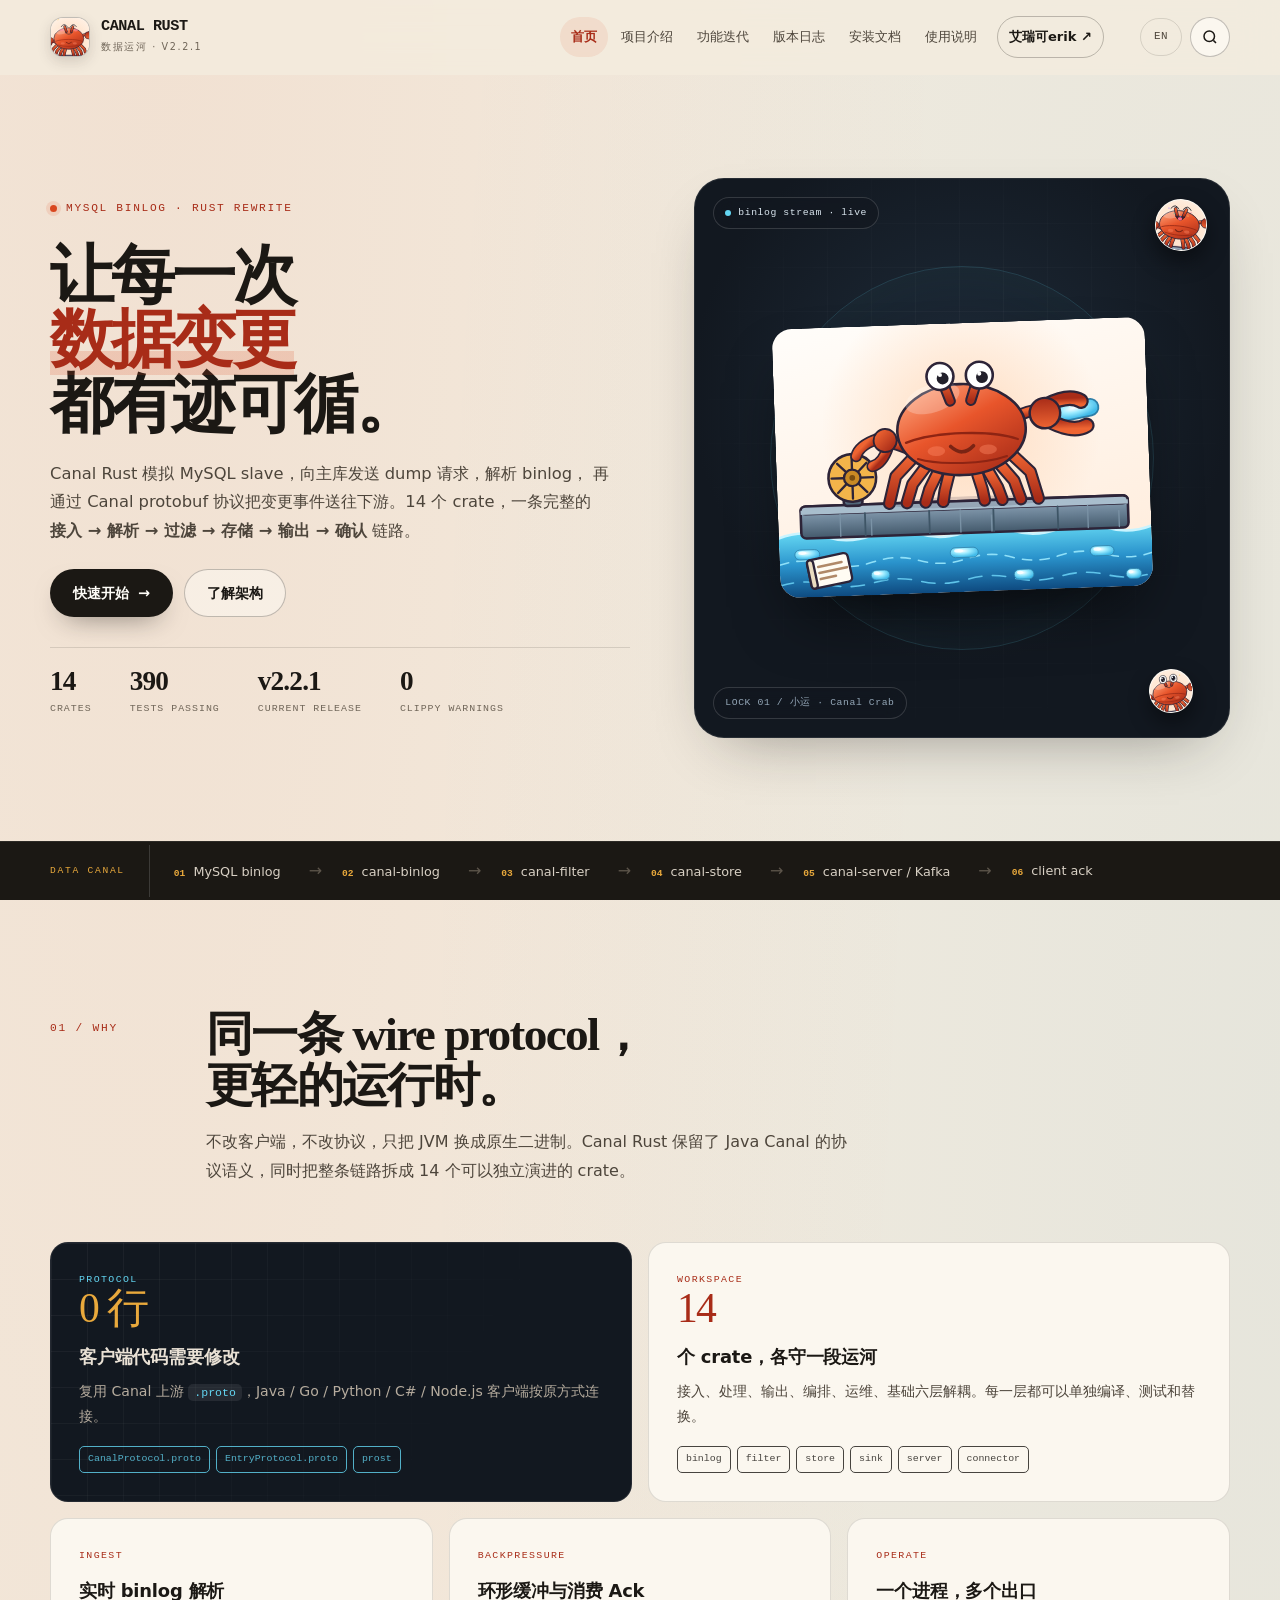
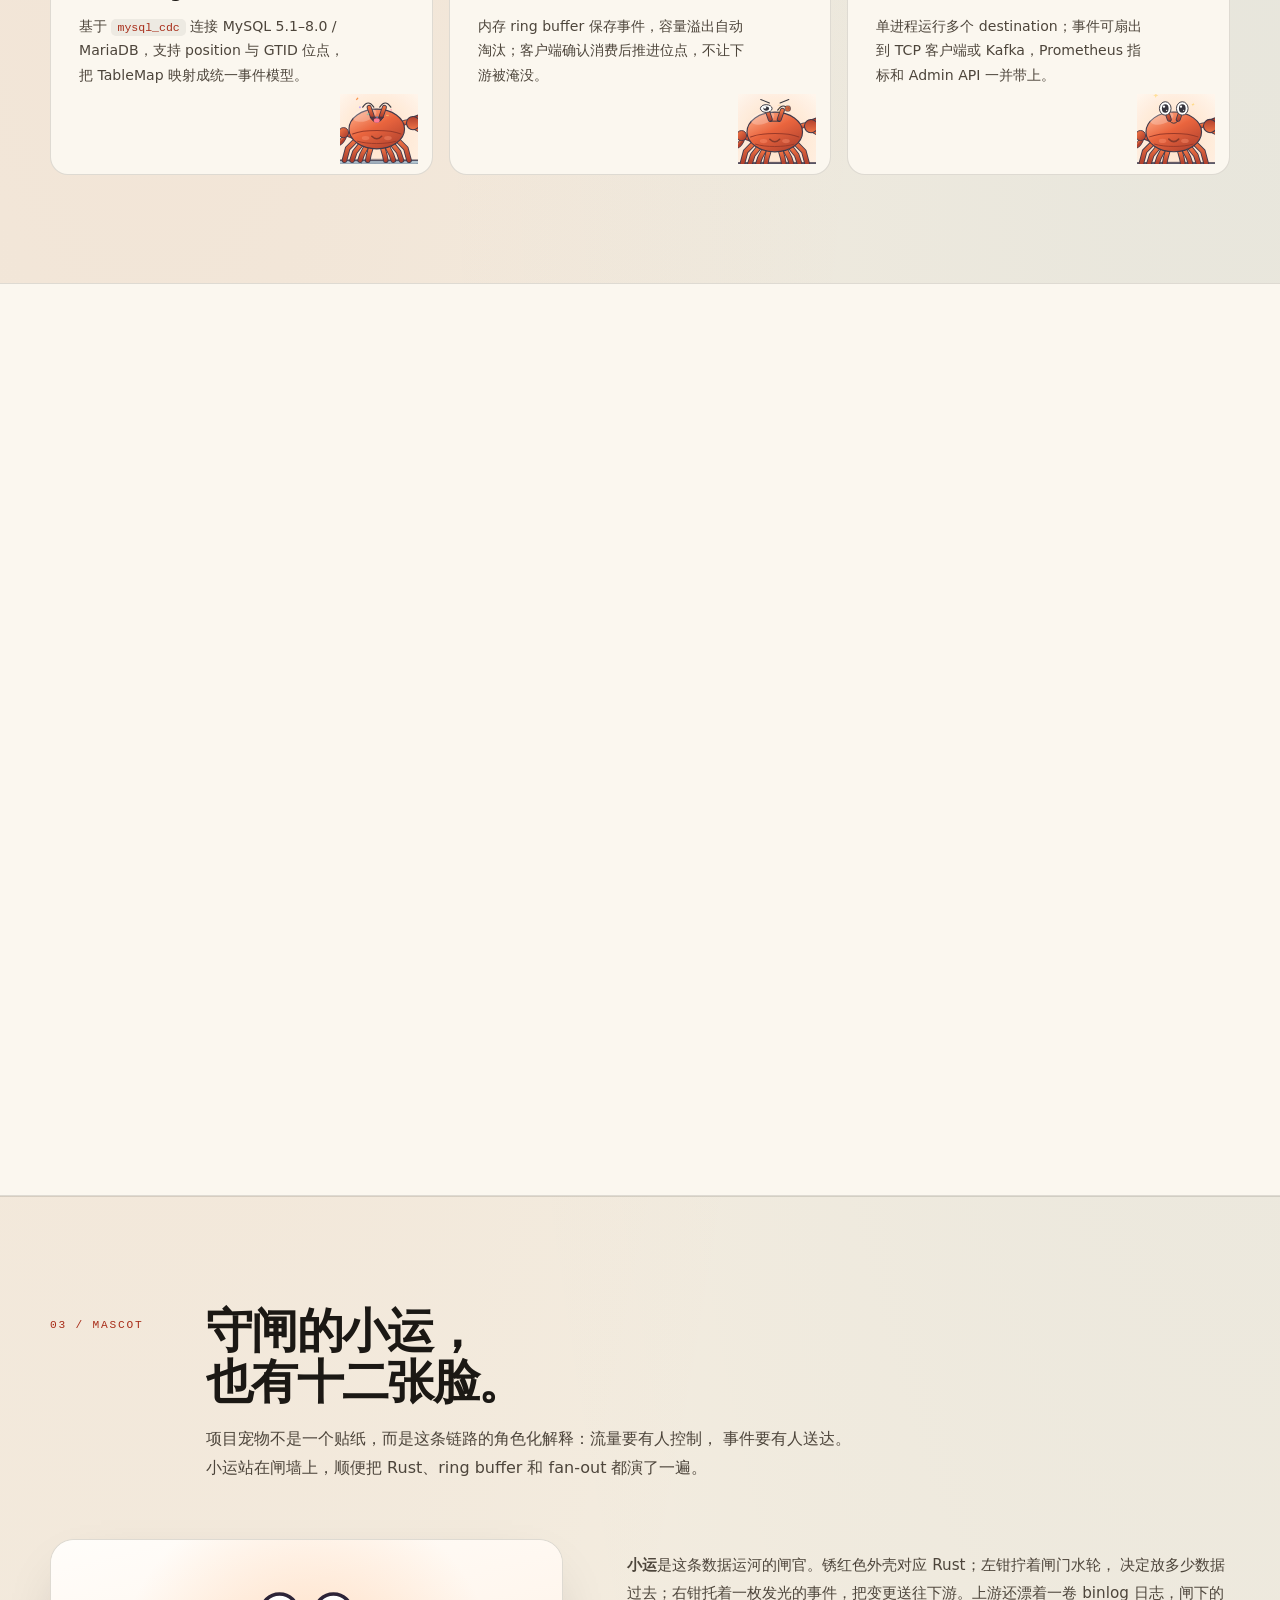
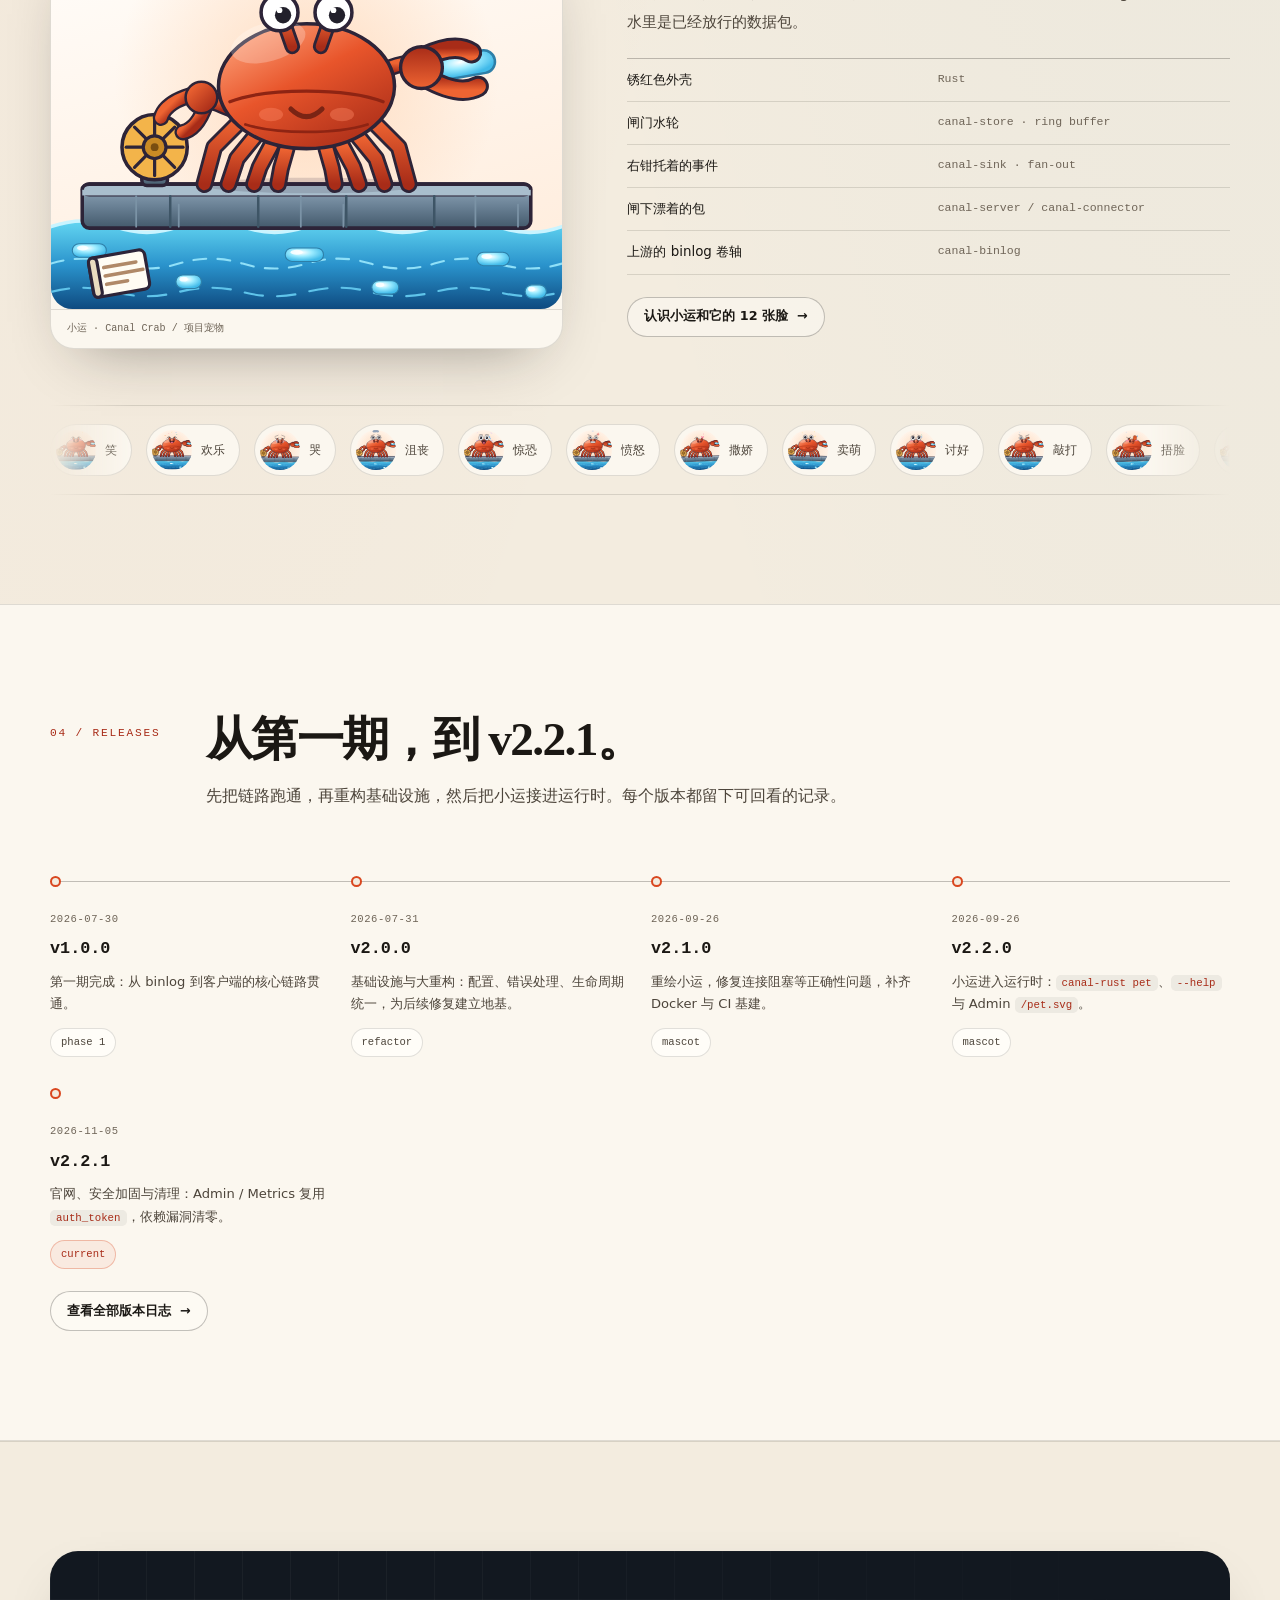
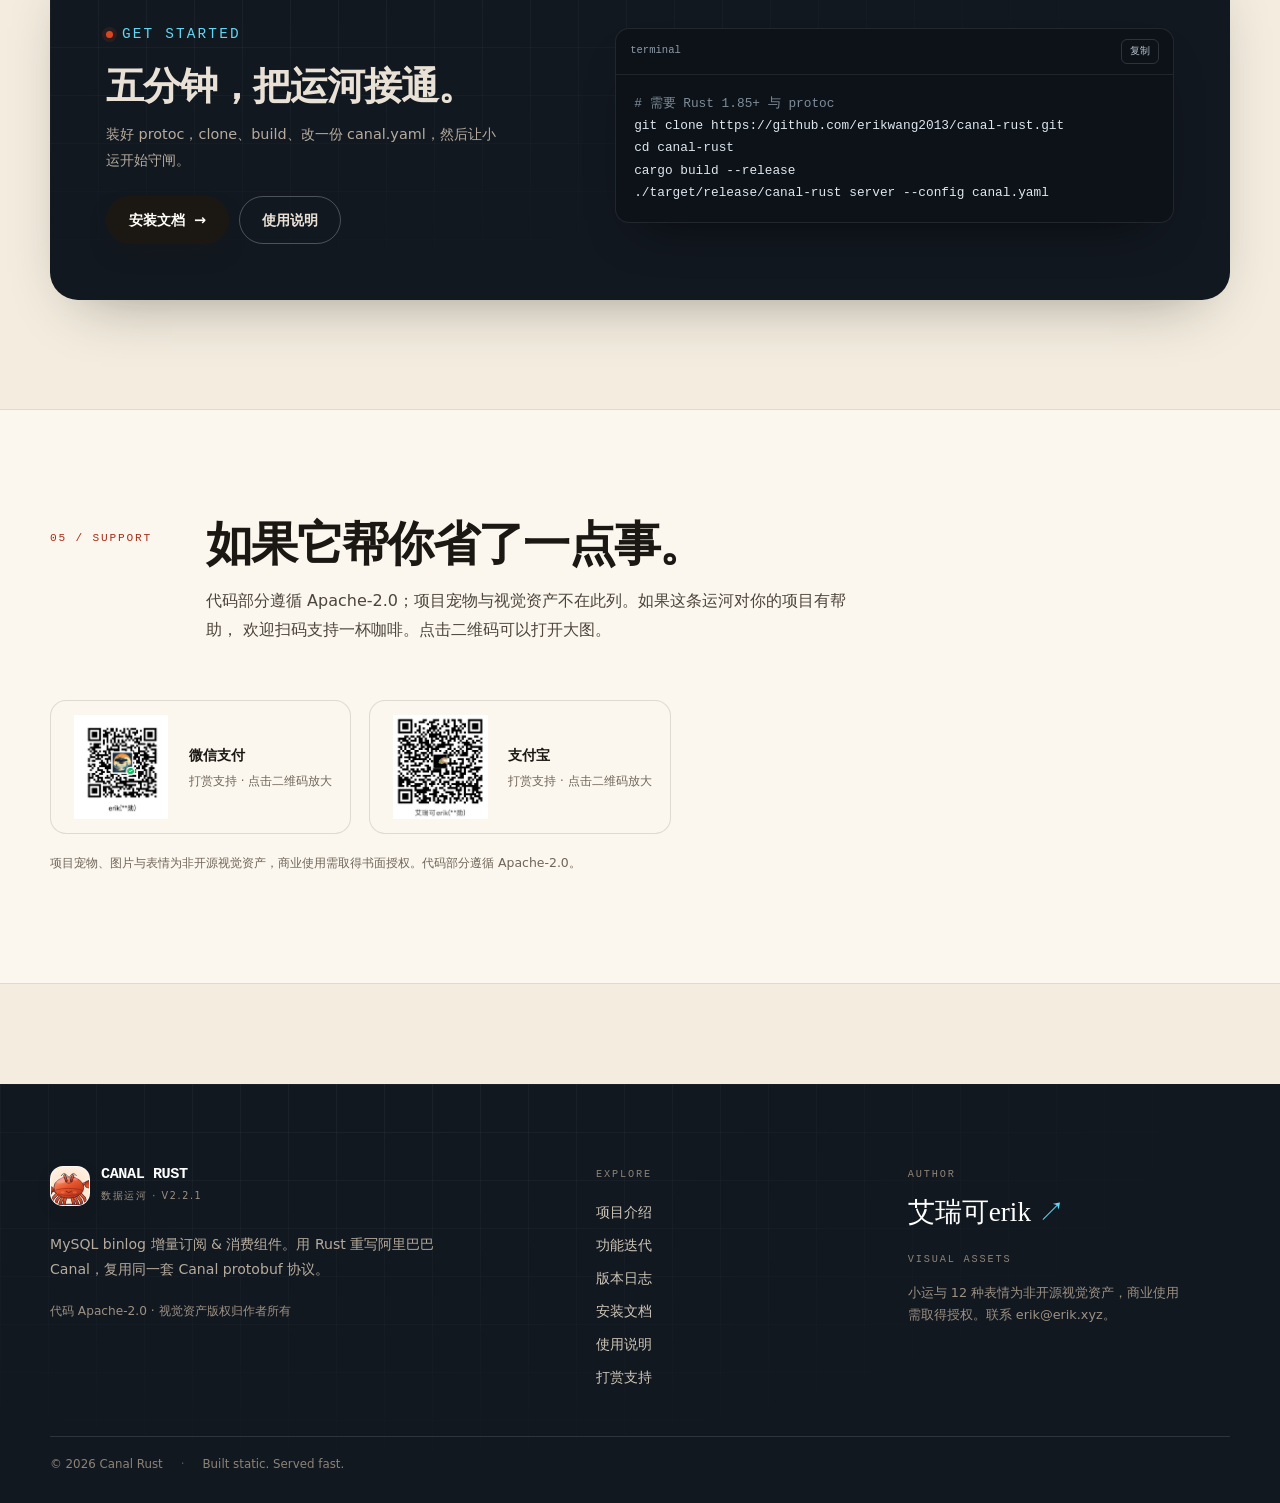
==== commit d26db921: "chore(release): v2.2.1 — 安全加固、依赖清理与官网更新 - Admin API 与 /metrics 复用 auth_token；client_id/destination 限" ====
--- a/site/index.html
+++ b/site/index.html
@@ -4,7 +4,7 @@
   <meta charset="utf-8">
   <meta name="viewport" content="width=device-width, initial-scale=1">
   <title>Canal Rust · MySQL binlog 增量订阅与消费</title>
-  <meta name="description" content="Canal Rust：用 Rust 重写阿里巴巴 Canal。模拟 MySQL slave 解析 binlog，通过 Canal protobuf 协议把变更事件送往下游。14 个 crate，389 项测试。">
+  <meta name="description" content="Canal Rust：用 Rust 重写阿里巴巴 Canal。模拟 MySQL slave 解析 binlog，通过 Canal protobuf 协议把变更事件送往下游。14 个 crate，390 项测试。">
   <meta name="theme-color" content="#f3ecdf">
   <meta name="author" content="艾瑞可erik">
   <meta name="robots" content="index,follow,max-image-preview:large">
@@ -18,7 +18,7 @@
   <meta property="og:site_name" content="Canal Rust">
   <meta property="og:locale" content="zh_CN">
   <meta property="og:title" content="Canal Rust · MySQL binlog 增量订阅与消费">
-  <meta property="og:description" content="Canal Rust：用 Rust 重写阿里巴巴 Canal。模拟 MySQL slave 解析 binlog，通过 Canal protobuf 协议把变更事件送往下游。14 个 crate，389 项测试。">
+  <meta property="og:description" content="Canal Rust：用 Rust 重写阿里巴巴 Canal。模拟 MySQL slave 解析 binlog，通过 Canal protobuf 协议把变更事件送往下游。14 个 crate，390 项测试。">
   <meta property="og:url" content="https://package.erik.xyz/canal/">
   <meta property="og:image" content="https://package.erik.xyz/canal/assets/img/og-canal-rust.png">
   <meta property="og:image:type" content="image/png">
@@ -27,7 +27,7 @@
   <meta property="og:image:alt" content="Canal Rust — 小运守在数据运河的闸口">
   <meta name="twitter:card" content="summary_large_image">
   <meta name="twitter:title" content="Canal Rust · MySQL binlog 增量订阅与消费">
-  <meta name="twitter:description" content="Canal Rust：用 Rust 重写阿里巴巴 Canal。模拟 MySQL slave 解析 binlog，通过 Canal protobuf 协议把变更事件送往下游。14 个 crate，389 项测试。">
+  <meta name="twitter:description" content="Canal Rust：用 Rust 重写阿里巴巴 Canal。模拟 MySQL slave 解析 binlog，通过 Canal protobuf 协议把变更事件送往下游。14 个 crate，390 项测试。">
   <meta name="twitter:image" content="https://package.erik.xyz/canal/assets/img/og-canal-rust.png">
   <script>
     (function () {
@@ -53,7 +53,7 @@
       "@id": "https://package.erik.xyz/canal/#website",
       "url": "https://package.erik.xyz/canal/",
       "name": "Canal Rust",
-      "description": "Canal Rust：用 Rust 重写阿里巴巴 Canal。模拟 MySQL slave 解析 binlog，通过 Canal protobuf 协议把变更事件送往下游。14 个 crate，389 项测试。",
+      "description": "Canal Rust：用 Rust 重写阿里巴巴 Canal。模拟 MySQL slave 解析 binlog，通过 Canal protobuf 协议把变更事件送往下游。14 个 crate，390 项测试。",
       "inLanguage": "zh-CN",
       "publisher": {
         "@type": "Person",
@@ -65,12 +65,12 @@
       "@type": "SoftwareSourceCode",
       "@id": "https://package.erik.xyz/canal/#software",
       "name": "Canal Rust",
-      "description": "Canal Rust：用 Rust 重写阿里巴巴 Canal。模拟 MySQL slave 解析 binlog，通过 Canal protobuf 协议把变更事件送往下游。14 个 crate，389 项测试。",
+      "description": "Canal Rust：用 Rust 重写阿里巴巴 Canal。模拟 MySQL slave 解析 binlog，通过 Canal protobuf 协议把变更事件送往下游。14 个 crate，390 项测试。",
       "url": "https://package.erik.xyz/canal/",
       "codeRepository": "https://github.com/erikwang2013/canal-rust",
       "programmingLanguage": "Rust",
       "license": "https://www.apache.org/licenses/LICENSE-2.0",
-      "version": "2.2.0",
+      "version": "2.2.1",
       "author": {
         "@type": "Person",
         "name": "艾瑞可erik",
@@ -85,7 +85,7 @@
       "@id": "https://package.erik.xyz/canal/#webpage",
       "url": "https://package.erik.xyz/canal/",
       "name": "Canal Rust · MySQL binlog 增量订阅与消费",
-      "description": "Canal Rust：用 Rust 重写阿里巴巴 Canal。模拟 MySQL slave 解析 binlog，通过 Canal protobuf 协议把变更事件送往下游。14 个 crate，389 项测试。",
+      "description": "Canal Rust：用 Rust 重写阿里巴巴 Canal。模拟 MySQL slave 解析 binlog，通过 Canal protobuf 协议把变更事件送往下游。14 个 crate，390 项测试。",
       "inLanguage": "zh-CN",
       "isPartOf": {
         "@id": "https://package.erik.xyz/canal/#website"
@@ -111,7 +111,7 @@
     <div class="header-inner">
       <a class="brand" href="index.html" aria-label="Canal Rust 首页">
         <span class="brand-mark"><img src="assets/img/pet-top.svg" alt="" width="40" height="40"></span>
-        <span><span class="brand-name">CANAL RUST</span><span class="brand-sub">数据运河 · v2.2.0</span></span>
+        <span><span class="brand-name">CANAL RUST</span><span class="brand-sub">数据运河 · v2.2.1</span></span>
       </a>
       <nav class="site-nav" id="site-nav" aria-label="主导航">
         <a href="index.html" aria-current="page">首页</a>
@@ -150,8 +150,8 @@
           </div>
           <div class="hero-facts">
             <div><b>14</b><span>crates</span></div>
-            <div><b>389</b><span>tests passing</span></div>
-            <div><b>v2.2.0</b><span>current release</span></div>
+            <div><b>390</b><span>tests passing</span></div>
+            <div><b>v2.2.1</b><span>current release</span></div>
             <div><b>0</b><span>clippy warnings</span></div>
           </div>
         </div>
@@ -259,7 +259,7 @@
           <figure class="figure-card reveal">
             <img src="assets/img/architecture.svg" alt="Canal Rust 架构设计图：MySQL Master、canal-binlog、canal-filter、canal-sink、canal-store、canal-server 与 Kafka 的完整数据流"
                  width="1240" height="812" loading="lazy" decoding="async">
-            <figcaption>docs/assets/architecture.svg · v2.2.0</figcaption>
+            <figcaption>docs/assets/architecture.svg · v2.2.1</figcaption>
           </figure>
 
           <div class="reveal">
@@ -356,7 +356,7 @@
         <div class="section-head reveal">
           <p class="section-index">04 / RELEASES</p>
           <div>
-            <h2 class="section-title">从第一期，到 v2.2.0。</h2>
+            <h2 class="section-title">从第一期，到 v2.2.1。</h2>
             <p class="section-lede">
               先把链路跑通，再重构基础设施，然后把小运接进运行时。每个版本都留下可回看的记录。
             </p>
@@ -385,7 +385,13 @@
           <article class="milestone reveal">
             <time datetime="2026-09-26">2026-09-26</time>
             <h3>v2.2.0</h3>
-            <p>小运进入运行时：<code>canal-rust pet</code>、<code>--help</code> 与 Admin <code>/pet.svg</code>，389 项测试全部通过。</p>
+            <p>小运进入运行时：<code>canal-rust pet</code>、<code>--help</code> 与 Admin <code>/pet.svg</code>。</p>
+            <span class="tag">mascot</span>
+          </article>
+          <article class="milestone reveal">
+            <time datetime="2026-11-05">2026-11-05</time>
+            <h3>v2.2.1</h3>
+            <p>官网、安全加固与清理：Admin / Metrics 复用 <code>auth_token</code>，依赖漏洞清零。</p>
             <span class="tag tag-rust">current</span>
           </article>
         </div>
@@ -454,7 +460,7 @@
         <div class="footer-intro">
           <a class="brand brand--footer" href="index.html" aria-label="Canal Rust 首页">
             <span class="brand-mark"><img src="assets/img/pet-top.svg" alt="" width="40" height="40"></span>
-            <span><span class="brand-name">CANAL RUST</span><span class="brand-sub">数据运河 · v2.2.0</span></span>
+            <span><span class="brand-name">CANAL RUST</span><span class="brand-sub">数据运河 · v2.2.1</span></span>
           </a>
           <p>MySQL binlog 增量订阅 &amp; 消费组件。用 Rust 重写阿里巴巴 Canal，复用同一套 Canal protobuf 协议。</p>
           <p class="footer-license">代码 Apache-2.0 · 视觉资产版权归作者所有</p>
@@ -477,7 +483,6 @@
       </div>
       <div class="footer-bottom">
         <span>© 2026 Canal Rust</span><span class="footer-dot" aria-hidden="true">·</span><span>Built static. Served fast.</span>
-        <div class="footer-info" id="busuanzi"><script async src="//busuanzi.ibruce.info/busuanzi/2.3/busuanzi.pure.mini.js"></script> <span id="busuanzi_container_page_pv"><span data-i18n="post.readA">阅读</span> <b id="busuanzi_value_page_pv">0</b> <span data-i18n="post.readB">次 👀</span></span></div>
       </div>
     </div>
   </footer>
--- a/site/assets/css/core.css
+++ b/site/assets/css/core.css
@@ -16,12 +16,9 @@
   --night-2: #1a2330;
   --line: rgba(27, 24, 20, .13);
   --line-strong: rgba(27, 24, 20, .26);
-  --sans: "Inter", "SF Pro Text", -apple-system, BlinkMacSystemFont, "Segoe UI",
-    "PingFang SC", "Hiragino Sans GB", "Microsoft YaHei", "Noto Sans CJK SC", sans-serif;
-  --serif: "Iowan Old Style", "Palatino Linotype", "Songti SC", "Noto Serif CJK SC",
-    "Source Han Serif SC", "SimSun", serif;
-  --mono: "SFMono-Regular", "Cascadia Code", "JetBrains Mono", "Noto Sans Mono CJK SC",
-    Consolas, ui-monospace, monospace;
+  --sans: "Inter", "Noto Sans SC", "Noto Sans CJK SC", system-ui, sans-serif;
+  --serif: "Noto Serif SC", "Noto Serif CJK SC", "Source Han Serif SC", serif;
+  --mono: "JetBrains Mono", "Noto Sans Mono CJK SC", ui-monospace, monospace;
   --max: 1180px;
   --radius: 18px;
   --shadow: 0 24px 60px -30px rgba(27, 24, 20, .45);
@@ -367,8 +364,6 @@
   padding: 18px 0 28px; border-top: 1px solid rgba(255, 255, 255, .12);
   color: #8d8376; font-size: .74rem;
 }
-.footer-info { margin-left: auto; }
-.footer-info b { color: #e8e0d3; font-weight: 600; }
 .footer-dot { color: #5d554b; }
 
 /* ---------- Back to top ---------- */
@@ -460,7 +455,6 @@
   .footer-meta { grid-column: auto; display: block; }
   .footer-author { font-size: 1.45rem; }
   .footer-bottom { gap: 8px 14px; }
-  .footer-info { margin-left: 0; width: 100%; }
   .backtop { width: 58px; height: 58px; }
   .page-hero h1 { letter-spacing: -.03em; }
 }
